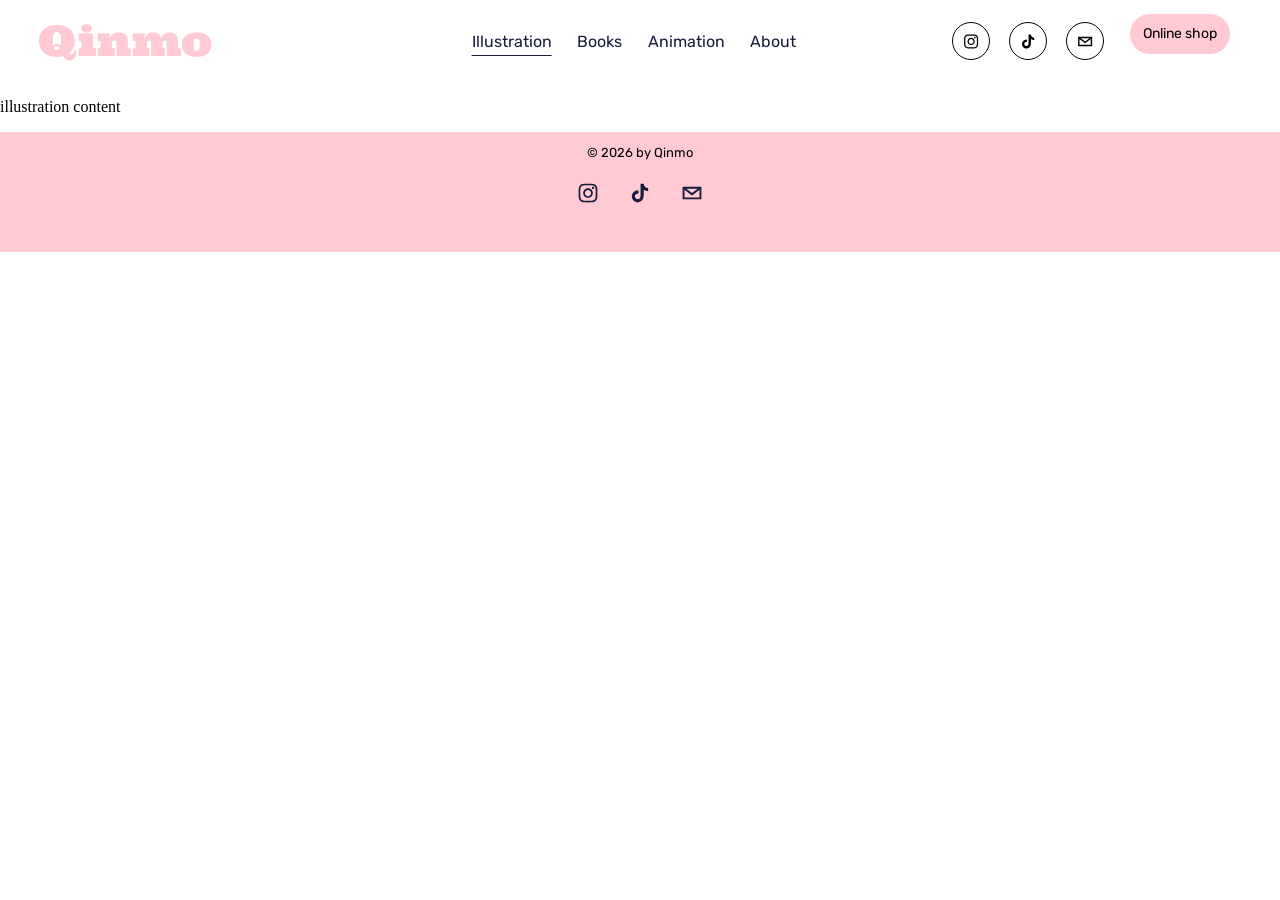
==== index.html @ 84f674c9 "add theme selection" ====
<!DOCTYPE html>
<html>

<head>
    <meta charset="utf-8">
    <title>Qinmo</title>
    <link href="/style.css" rel="stylesheet" type="text/css">
    <link rel="icon" type="image/png" href="/img/favicon.png" /> <!-- TODO replace picture -->
    <link rel="preconnect" href="https://fonts.googleapis.com">
    <link rel="preconnect" href="https://fonts.gstatic.com" crossorigin>
    <link href="https://fonts.googleapis.com/css2?family=Ultra&display=swap" rel="stylesheet">
    <link
        href="https://fonts.googleapis.com/css2?family=Rubik:ital,wght@0,300..900;1,300..900&family=Ultra&display=swap"
        rel="stylesheet">
    <script src="/jquery-4.0.0.min.js"></script>
    <script>
        $(function () {
            var includes = $("[data-include]")
            $.each(includes, function () {
                var file = "/views/" + $(this).data("include") + ".html"
                $(this).load(file)
            })
        })
    </script>
    <script>
        $(function () {
            document.documentElement.setAttribute("data-theme", "");
        })
    </script>
</head>

<body>
    <header>
        <h1><a href="/">Qinmo</a></h1>
        <nav>
            <a class="underlinedNav" href="/">Illustration</a>
            <a class="" href="/books">Books</a>
            <a class="" href="/animation">Animation</a>
            <a class="" href="/about">About</a>
        </nav>
        <div class="top-external-buttons-container">
            <div class="top-external-buttons-left">
                <a class="top-external-button" href="https://www.instagram.com/qinmo.art/" target="_blank">
                    <svg viewBox="20 14 64 64" width="35" height="30">
                        <path
                            d="M46.91,25.816c-0.073-1.597-0.326-2.687-0.697-3.641c-0.383-0.986-0.896-1.823-1.73-2.657c-0.834-0.834-1.67-1.347-2.657-1.73c-0.954-0.371-2.045-0.624-3.641-0.697C36.585,17.017,36.074,17,32,17s-4.585,0.017-6.184,0.09c-1.597,0.073-2.687,0.326-3.641,0.697c-0.986,0.383-1.823,0.896-2.657,1.73c-0.834,0.834-1.347,1.67-1.73,2.657c-0.371,0.954-0.624,2.045-0.697,3.641C17.017,27.415,17,27.926,17,32c0,4.074,0.017,4.585,0.09,6.184c0.073,1.597,0.326,2.687,0.697,3.641c0.383,0.986,0.896,1.823,1.73,2.657c0.834,0.834,1.67,1.347,2.657,1.73c0.954,0.371,2.045,0.624,3.641,0.697C27.415,46.983,27.926,47,32,47s4.585-0.017,6.184-0.09c1.597-0.073,2.687-0.326,3.641-0.697c0.986-0.383,1.823-0.896,2.657-1.73c0.834-0.834,1.347-1.67,1.73-2.657c0.371-0.954,0.624-2.045,0.697-3.641C46.983,36.585,47,36.074,47,32S46.983,27.415,46.91,25.816z M44.21,38.061c-0.067,1.462-0.311,2.257-0.516,2.785c-0.272,0.7-0.597,1.2-1.122,1.725c-0.525,0.525-1.025,0.85-1.725,1.122c-0.529,0.205-1.323,0.45-2.785,0.516c-1.581,0.072-2.056,0.087-6.061,0.087s-4.48-0.015-6.061-0.087c-1.462-0.067-2.257-0.311-2.785-0.516c-0.7-0.272-1.2-0.597-1.725-1.122c-0.525-0.525-0.85-1.025-1.122-1.725c-0.205-0.529-0.45-1.323-0.516-2.785c-0.072-1.582-0.087-2.056-0.087-6.061s0.015-4.48,0.087-6.061c0.067-1.462,0.311-2.257,0.516-2.785c0.272-0.7,0.597-1.2,1.122-1.725c0.525-0.525,1.025-0.85,1.725-1.122c0.529-0.205,1.323-0.45,2.785-0.516c1.582-0.072,2.056-0.087,6.061-0.087s4.48,0.015,6.061,0.087c1.462,0.067,2.257,0.311,2.785,0.516c0.7,0.272,1.2,0.597,1.725,1.122c0.525,0.525,0.85,1.025,1.122,1.725c0.205,0.529,0.45,1.323,0.516,2.785c0.072,1.582,0.087,2.056,0.087,6.061S44.282,36.48,44.21,38.061z M32,24.297c-4.254,0-7.703,3.449-7.703,7.703c0,4.254,3.449,7.703,7.703,7.703c4.254,0,7.703-3.449,7.703-7.703C39.703,27.746,36.254,24.297,32,24.297z M32,37c-2.761,0-5-2.239-5-5c0-2.761,2.239-5,5-5s5,2.239,5,5C37,34.761,34.761,37,32,37z M40.007,22.193c-0.994,0-1.8,0.806-1.8,1.8c0,0.994,0.806,1.8,1.8,1.8c0.994,0,1.8-0.806,1.8-1.8C41.807,22.999,41.001,22.193,40.007,22.193z" />
                    </svg>
                </a>
                <a class="top-external-button" href="https://www.tiktok.com/@qinmo.art" target="_blank">
                    <svg viewBox="20 14 64 64" width="35" height="30">
                        <path
                            d="M37.9281 17C38.4298 21.2545 40.825 23.7941 45 24.0658V28.8451C42.5859 29.0794 40.4652 28.3016 38.0038 26.821V35.7423C38.0038 47.147 25.4788 50.7361 20.4233 42.5457C17.1856 37.3073 19.1642 28.1048 29.5496 27.73V32.781C28.7296 32.9058 27.9219 33.1002 27.1355 33.362C24.835 34.1398 23.5191 35.583 23.8883 38.1413C24.5889 43.033 33.6584 44.4856 32.901 34.9176V17H37.9091H37.9281Z" />
                    </svg>
                </a>
                <a class="top-external-button" href="mailto:qinmo.art@gmail.com" target="_blank">
                    <svg viewBox="20 14 64 64" width="35" height="30">
                        <path d="M17,22v20h30V22H17z M41.1,25L32,32.1L22.9,25H41.1z M20,39V26.6l12,9.3l12-9.3V39H20z" />
                    </svg>
                </a>
            </div>
            <div class="top-external-buttons-right">
                <a class="top-external-text-button" href="https://qinmo.art/" target="_blank">Online shop</a>
            </div>
        </div>
    </header>

    <main data-include="illustration"></main>

    <footer>
        <div>
            <p>© 2026 by Qinmo</p>
        </div>
        <div>
            <div class="bottom-external-buttons">
                <a href="https://www.instagram.com/qinmo.art/" target="_blank">
                    <div>
                        <svg viewBox="0 0 64 64">
                            <path
                                d="M46.91,25.816c-0.073-1.597-0.326-2.687-0.697-3.641c-0.383-0.986-0.896-1.823-1.73-2.657c-0.834-0.834-1.67-1.347-2.657-1.73c-0.954-0.371-2.045-0.624-3.641-0.697C36.585,17.017,36.074,17,32,17s-4.585,0.017-6.184,0.09c-1.597,0.073-2.687,0.326-3.641,0.697c-0.986,0.383-1.823,0.896-2.657,1.73c-0.834,0.834-1.347,1.67-1.73,2.657c-0.371,0.954-0.624,2.045-0.697,3.641C17.017,27.415,17,27.926,17,32c0,4.074,0.017,4.585,0.09,6.184c0.073,1.597,0.326,2.687,0.697,3.641c0.383,0.986,0.896,1.823,1.73,2.657c0.834,0.834,1.67,1.347,2.657,1.73c0.954,0.371,2.045,0.624,3.641,0.697C27.415,46.983,27.926,47,32,47s4.585-0.017,6.184-0.09c1.597-0.073,2.687-0.326,3.641-0.697c0.986-0.383,1.823-0.896,2.657-1.73c0.834-0.834,1.347-1.67,1.73-2.657c0.371-0.954,0.624-2.045,0.697-3.641C46.983,36.585,47,36.074,47,32S46.983,27.415,46.91,25.816z M44.21,38.061c-0.067,1.462-0.311,2.257-0.516,2.785c-0.272,0.7-0.597,1.2-1.122,1.725c-0.525,0.525-1.025,0.85-1.725,1.122c-0.529,0.205-1.323,0.45-2.785,0.516c-1.581,0.072-2.056,0.087-6.061,0.087s-4.48-0.015-6.061-0.087c-1.462-0.067-2.257-0.311-2.785-0.516c-0.7-0.272-1.2-0.597-1.725-1.122c-0.525-0.525-0.85-1.025-1.122-1.725c-0.205-0.529-0.45-1.323-0.516-2.785c-0.072-1.582-0.087-2.056-0.087-6.061s0.015-4.48,0.087-6.061c0.067-1.462,0.311-2.257,0.516-2.785c0.272-0.7,0.597-1.2,1.122-1.725c0.525-0.525,1.025-0.85,1.725-1.122c0.529-0.205,1.323-0.45,2.785-0.516c1.582-0.072,2.056-0.087,6.061-0.087s4.48,0.015,6.061,0.087c1.462,0.067,2.257,0.311,2.785,0.516c0.7,0.272,1.2,0.597,1.725,1.122c0.525,0.525,0.85,1.025,1.122,1.725c0.205,0.529,0.45,1.323,0.516,2.785c0.072,1.582,0.087,2.056,0.087,6.061S44.282,36.48,44.21,38.061z M32,24.297c-4.254,0-7.703,3.449-7.703,7.703c0,4.254,3.449,7.703,7.703,7.703c4.254,0,7.703-3.449,7.703-7.703C39.703,27.746,36.254,24.297,32,24.297z M32,37c-2.761,0-5-2.239-5-5c0-2.761,2.239-5,5-5s5,2.239,5,5C37,34.761,34.761,37,32,37z M40.007,22.193c-0.994,0-1.8,0.806-1.8,1.8c0,0.994,0.806,1.8,1.8,1.8c0.994,0,1.8-0.806,1.8-1.8C41.807,22.999,41.001,22.193,40.007,22.193z" />
                        </svg>
                    </div>
                </a>
                <a href="https://www.tiktok.com/@qinmo.art" target="_blank">
                    <div>
                        <svg viewBox="0 0 64 64">
                            <path
                                d="M37.9281 17C38.4298 21.2545 40.825 23.7941 45 24.0658V28.8451C42.5859 29.0794 40.4652 28.3016 38.0038 26.821V35.7423C38.0038 47.147 25.4788 50.7361 20.4233 42.5457C17.1856 37.3073 19.1642 28.1048 29.5496 27.73V32.781C28.7296 32.9058 27.9219 33.1002 27.1355 33.362C24.835 34.1398 23.5191 35.583 23.8883 38.1413C24.5889 43.033 33.6584 44.4856 32.901 34.9176V17H37.9091H37.9281Z" />
                        </svg>
                    </div>
                </a>
                <a href="mailto:qinmo.art@gmail.com" target="_blank">
                    <div>
                        <svg viewBox="0 0 64 64">
                            <path
                                d="M17,22v20h30V22H17z M41.1,25L32,32.1L22.9,25H41.1z M20,39V26.6l12,9.3l12-9.3V39H20z" />
                        </svg>
                    </div>
                </a>
            </div>
        </div>
    </footer>

    <script src="/script.js"></script>
</body>

</html>
---- style.css ----
:root {
    --main-color: #ffcad4;
    --main-color-hovered: #fbdae2;
    --navigation-link-color: hsla(229.71, 43.21%, 15.88%, 1);
    --navigation-link-color-hovered: hsl(230, 43%, 28%);
    --page-padding: 3vw;
    --external-button-color: hsla(229.71, 43.21%, 15.88%, 1);
    --external-button-color-hovered: hsl(230, 43%, 28%);
}

[data-theme="inverted"] {
    --navigation-link-color: rgb(256, 256, 256);
    --navigation-link-color-hovered: rgb(225, 225, 225);
}

body {
    margin: 0;
}

.underlinedNav {
    text-decoration: underline;
    text-underline-offset: 8px;
}

header {
    padding-top: 1.1vw;
    padding-bottom: 1.1vw;
    padding-left: var(--page-padding);
    padding-right: var(--page-padding);

    display: flex;
}

header>h1 {
    display: inline-block;
    inline-size: 33%;
    margin: 0;
    font-size: 42px;
}

h1>a {
    color: var(--main-color);
    text-decoration: none;

    font-family: "Ultra", serif;
    font-weight: 400;
    font-style: normal;
}

header>nav {
    display: inline-block;
    text-align: center;
    inline-size: 33%;
    display: inline-flex;
    align-items: center;
    justify-content: center;
}

header>nav>a {
    display: block;
    text-decoration: none;
    color: var(--navigation-link-color);

    margin-left: 1vw;
    margin-right: 1vw;

    font-family: "Rubik", sans-serif;
    font-optical-sizing: auto;
    font-weight: 400;
    font-style: normal;

    transition: color 0.2s;
}

header>nav>a:hover {
    color: var(--navigation-link-color-hovered);
}

header>div {
    display: inline-block;
    inline-size: 33%;
    text-align: right;
}

header>div>a {
    display: inline-block;
}

.top-external-buttons-container {
    flex-grow: 0;
    flex-shrink: 1;
    display: inline-flex;
    align-items: left;
    justify-content: flex-end;
}

.top-external-buttons-left {
    display: flex;
    line-height: 1;
    align-items: center;
}

.top-external-button {
    border-color: black;
    border-width: 1px;
    border-style: solid;
    border-radius: 50%;
    margin-left: 1.5vw;
    background-color: white;

    padding: 10px;
    position: relative;
    display: block;
    width: 16px;
    height: 16px;
    box-sizing: content-box;
    line-height: 1;

    transition: border-color 0.2s, background-color 0.2s;
}

.top-external-buttons-right {
    text-align: center;
    line-height: 1;
    white-space: nowrap;
}

.top-external-button:hover {
    border-color: transparent;
    border-width: 1px;
    border-style: solid;
    border-radius: 50%;
    background-color: var(--main-color-hovered);
}

.top-external-text-button {
    color: black;
    text-decoration: none;
    margin-left: 2vw;
    padding: 1vw;
    background-color: var(--main-color);
    border-radius: 2vw;

    font-family: "Rubik", sans-serif;
    font-optical-sizing: auto;
    font-weight: 400;
    font-style: normal;
    font-size: 14px;
    display: block;

    transition: background-color 0.2s;
}

.top-external-text-button:hover {
    background-color: var(--main-color-hovered);
}

footer {
    background-color: var(--main-color);
}

footer>div {
    display: grid;
    place-items: center;
}

footer>div>p {
    font-family: "Rubik", sans-serif;
    font-optical-sizing: auto;
    font-weight: 400;
    font-style: normal;
    font-size: 13px;
}

footer>div>div {
    margin-bottom: 3vw;
}

.bottom-external-buttons {
    display: flex;
    flex-wrap: wrap;
    align-items: center;

    justify-content: center;
    column-gap: 12px;
    row-gap: 12px;
}

.bottom-external-buttons>a {
    width: 40px;
    height: 40px;
    fill: var(--external-button-color);

    transition: fill 0.2s;
}

.bottom-external-buttons>a:hover {
    fill: var(--external-button-color-hovered)
}

.bottom-external-buttons>div {
    transform: scale(2);
}
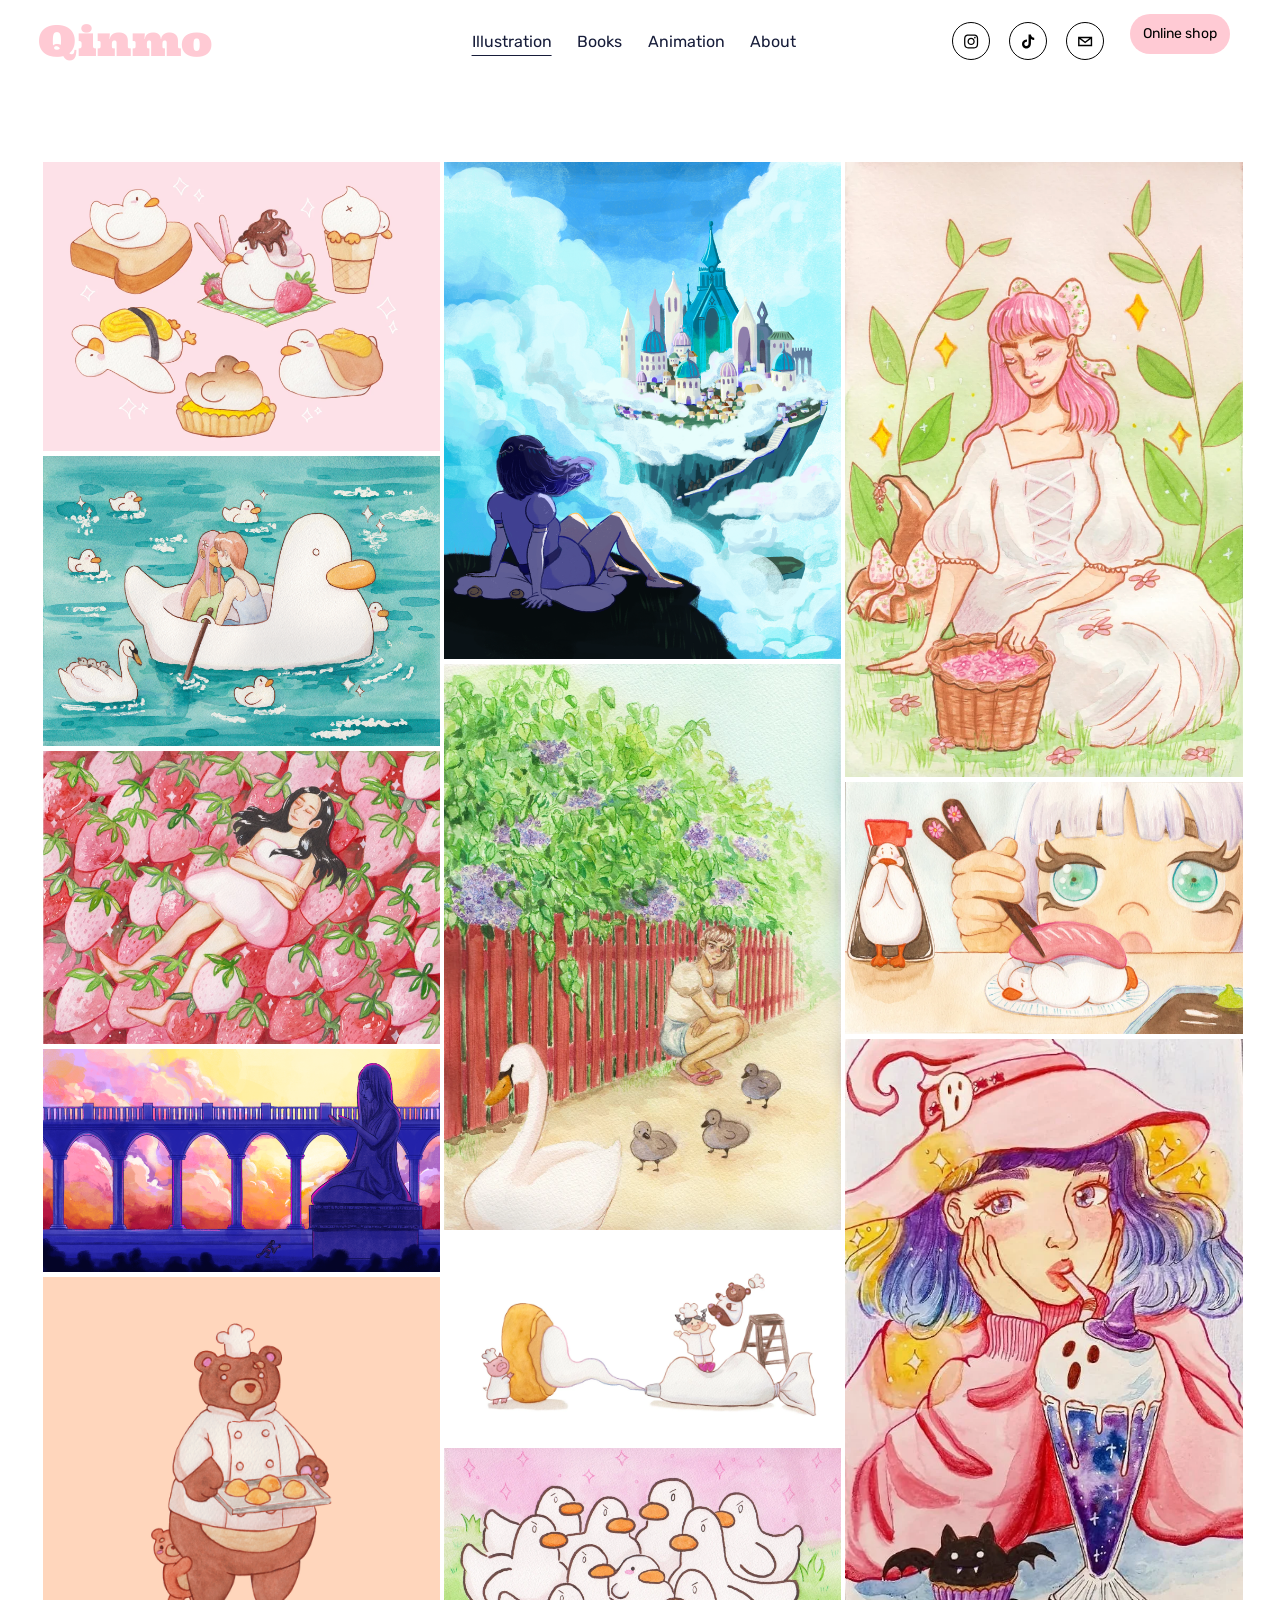
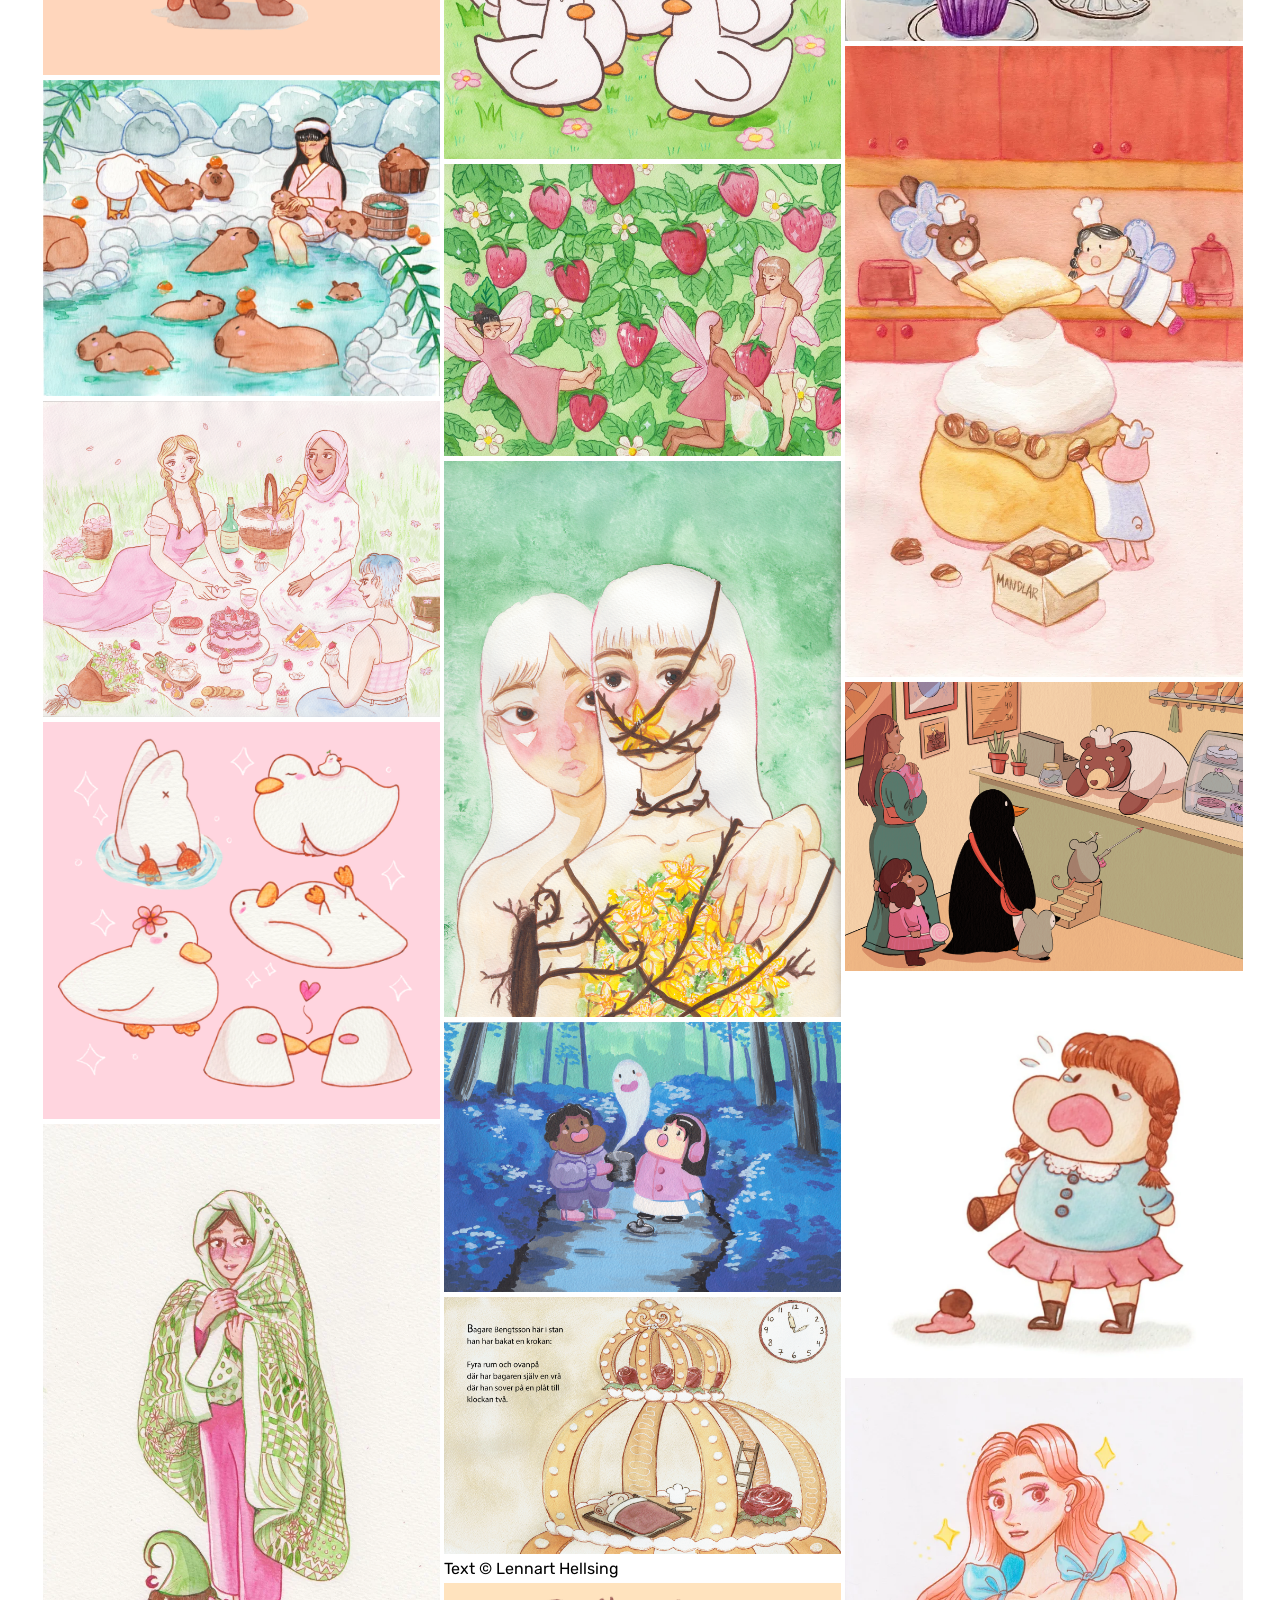
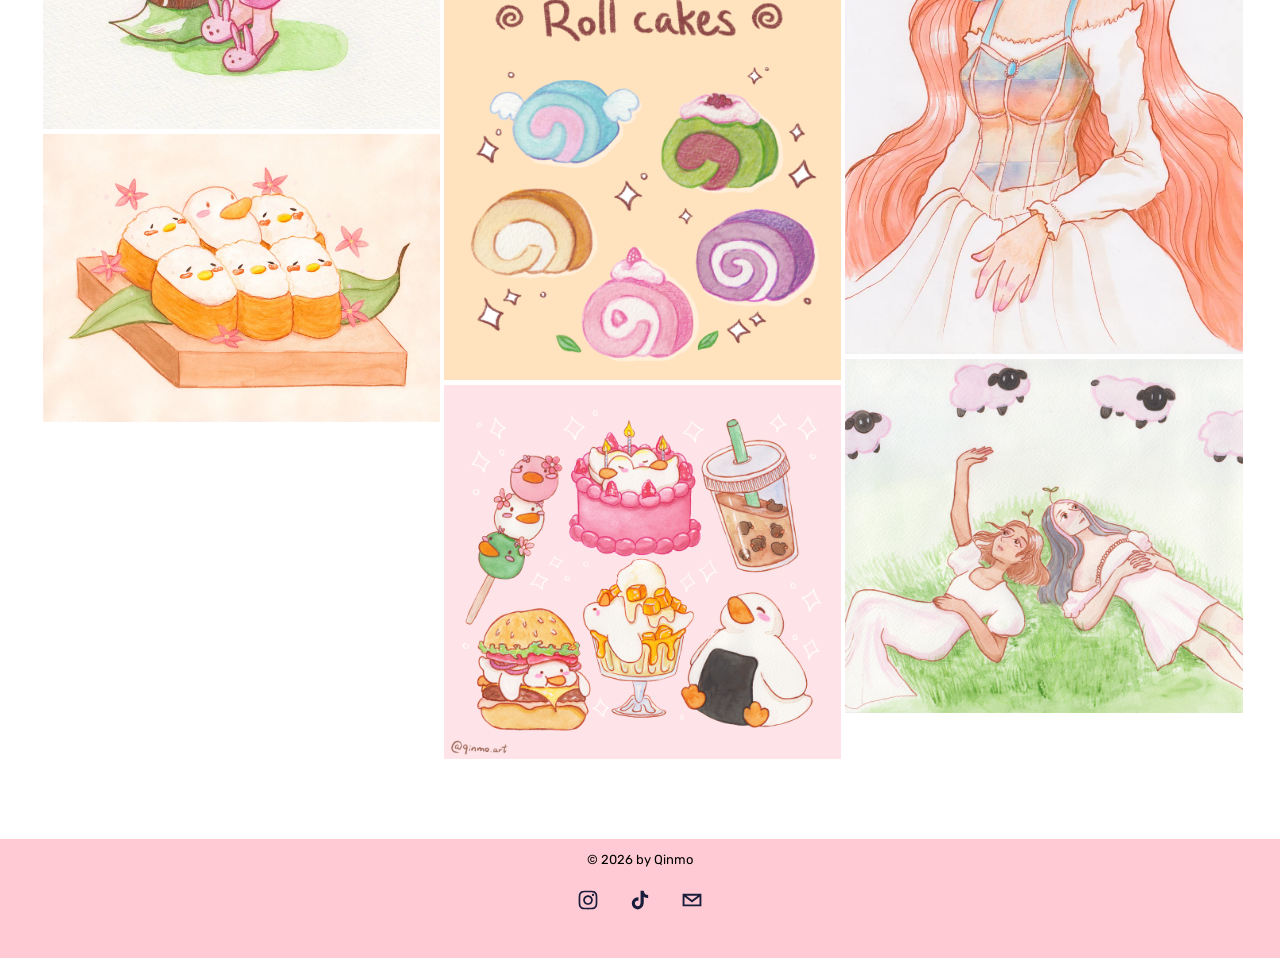
==== commit 3ae9acfa: "add fullscreen image overlay" ====
--- a/index.html
+++ b/index.html
@@ -11,6 +11,9 @@
     <link href="https://fonts.googleapis.com/css2?family=Ultra&display=swap" rel="stylesheet">
     <link
         href="https://fonts.googleapis.com/css2?family=Rubik:ital,wght@0,300..900;1,300..900&family=Ultra&display=swap"
+        rel="stylesheet">
+    <link
+        href="https://fonts.googleapis.com/css2?family=Poppins:ital,wght@0,100;0,200;0,300;0,400;0,500;0,600;0,700;0,800;0,900;1,100;1,200;1,300;1,400;1,500;1,600;1,700;1,800;1,900&family=Rubik:ital,wght@0,300..900;1,300..900&family=Ultra&display=swap"
         rel="stylesheet">
     <script src="/jquery-4.0.0.min.js"></script>
     <script>
@@ -99,8 +102,13 @@
             </div>
         </div>
     </footer>
-
-    <script src="/script.js"></script>
+    <div id="fullscreen-overlay">
+        <div class="fullscreen-overlay-content">
+            <button id="fullscreen-overlay-right-button" class="fullscreen-overlay-direction-button">&gt;</button>
+            <button id="fullscreen-overlay-left-button" class="fullscreen-overlay-direction-button">&lt;</button>
+            <img id="fullscreen-overlay-image">
+        </div>
+    </div>
 </body>
 
 </html>
--- a/style.css
+++ b/style.css
@@ -1,4 +1,5 @@
 :root {
+    --title-color: #ffcad4;
     --main-color: #ffcad4;
     --main-color-hovered: #fbdae2;
     --navigation-link-color: hsla(229.71, 43.21%, 15.88%, 1);
@@ -6,11 +7,13 @@
     --page-padding: 3vw;
     --external-button-color: hsla(229.71, 43.21%, 15.88%, 1);
     --external-button-color-hovered: hsl(230, 43%, 28%);
+    --top-heading-color: rgb(53, 13, 110);
 }
 
 [data-theme="inverted"] {
+    --title-color: #ffffff;
     --navigation-link-color: rgb(256, 256, 256);
-    --navigation-link-color-hovered: rgb(225, 225, 225);
+    --navigation-link-color-hovered: rgb(240, 240, 240);
 }
 
 body {
@@ -39,7 +42,7 @@
 }
 
 h1>a {
-    color: var(--main-color);
+    color: var(--title-color);
     text-decoration: none;
 
     font-family: "Ultra", serif;
@@ -155,6 +158,32 @@
     background-color: var(--main-color-hovered);
 }
 
+.top-background {
+    position: absolute;
+    top: 0px;
+    left: 0px;
+    width: 100%;
+    z-index: -10;
+    border-bottom-left-radius: 50% 15%;
+    border-bottom-right-radius: 50% 15%;
+}
+
+.top-heading-container {
+    display: flex;
+    align-items: center;
+    justify-content: center;
+
+    padding-top: 200px;
+    padding-bottom: 300px;
+
+    font-family: "Ultra", serif;
+    font-size: 50px;
+    font-weight: normal;
+    font-style: normal;
+
+    color: var(--top-heading-color);
+}
+
 footer {
     background-color: var(--main-color);
 }
@@ -200,4 +229,221 @@
 
 .bottom-external-buttons>div {
     transform: scale(2);
+}
+
+main {
+    padding: 0 var(--page-padding) 0 var(--page-padding)
+}
+
+.section-heading {
+    color: var(--title-color);
+
+    font-family: "Ultra", serif;
+    font-weight: 400;
+    font-style: normal;
+
+    font-size: 54.88px;
+    margin-top: 7vw;
+}
+
+.content-mid-split {
+    margin: 0 4vw 0 4vw;
+
+    display: flex;
+    gap: 100px;
+    align-items: flex-start;
+}
+
+.content-mid-split-element {
+    display: inline-block;
+}
+
+.content-mid-split-element-left {
+    flex: 1;
+}
+
+.content-mid-split-element-left p {
+    text-align: left;
+}
+
+.content-mid-split-element-right {
+    flex: 0 0 500px;
+}
+
+.content-mid-split-element-right img {
+    width: 100%;
+    height: auto;
+    display: block;
+}
+
+.section-content-paragraph {
+    font-family: "Rubik", sans-serif;
+    font-optical-sizing: auto;
+    font-weight: 400;
+    font-style: normal;
+    line-height: 25px;
+}
+
+.section-content-paragraph-top-heading {
+    font-size: 20.32px;
+
+    font-family: "Ultra", serif;
+    font-weight: 400;
+    font-style: normal;
+}
+
+.center-text-container {
+    text-align: center;
+}
+
+.margin-top-bottom-container {
+    margin: 150px 0 150px 0;
+}
+
+#online-text {
+    font-family: "Ultra", serif;
+    font-weight: 400;
+    font-style: normal;
+    font-size: 55px;
+    color: rgb(176, 196, 177);
+
+    margin-top: 100px;
+}
+
+.black-link {
+    color: black;
+}
+
+.three-column-image-container {
+    margin: 60px 120px 60px 120px;
+}
+
+.three-column-image-container img {
+    width: 26%;
+    height: auto;
+    padding: 0 50px 0 50px;
+    display: inline-block;
+}
+
+.centered-video-container {
+    margin: 20px 20% 100px 20%;
+
+    font-family: "Rubik", sans-serif;
+    font-optical-sizing: auto;
+    font-weight: 400;
+    font-style: normal;
+}
+
+.centered-video-container video {
+    width: 100%;
+}
+
+.thinner-paragraph {
+    width: 500px
+}
+
+.image-gallery {
+    margin-top: 75px;
+    margin-bottom: 75px;
+}
+
+.image-gallery-column {
+    width: 33%;
+    height: auto;
+    display: inline-block;
+    vertical-align: top;
+}
+
+.image-gallery-column img {
+    width: 100%;
+    display: block;
+    margin: 5px;
+}
+
+.image-gallery-column p {
+    width: 100%;
+    display: block;
+    margin: 5px;
+
+    font-family: "Rubik", sans-serif;
+    font-optical-sizing: auto;
+    font-weight: 400;
+    font-style: normal;
+}
+
+#fullscreen-overlay {
+    position: fixed;
+    top: 0;
+    left: 0;
+    width: 100vw;
+    height: 100vh;
+    background: rgba(255, 255, 255, 0.8);
+    z-index: 9999;
+    display: none;
+    justify-content: center;
+    align-items: center;
+    cursor: pointer;
+}
+
+#fullscreen-overlay.show {
+    display: flex;
+}
+
+#fullscreen-overlay .fullscreen-overlay-content {
+    position: relative;
+    max-width: 90vw;
+    max-height: 90vh;
+    pointer-events: none;
+}
+
+#fullscreen-overlay .fullscreen-overlay-content>* {
+    pointer-events: auto;
+}
+
+#fullscreen-overlay .fullscreen-overlay-content img {
+    max-width: 100%;
+    max-height: 90vh;
+    object-fit: contain;
+}
+
+#close-fullscreen-overlay {
+    position: fixed;
+    top: 0px;
+    right: 0;
+    background: white;
+    border: none;
+    padding: 8px 16px;
+    cursor: pointer;
+    border-radius: 4px;
+    pointer-events: auto;
+}
+
+.fullscreen-overlay-direction-button {
+    position: fixed;
+    top: 0;
+
+    background: transparent;
+    border: none;
+    padding: 8px 16px;
+    cursor: pointer;
+    border-radius: 4px;
+    pointer-events: auto;
+    height: 50vw;
+
+    font-family: "Poppins", sans-serif;
+    font-weight: 400;
+    font-style: normal;
+    font-size: 50px;
+}
+
+#fullscreen-overlay-right-button {
+    right: 0;
+}
+
+#fullscreen-overlay-left-button {
+    left: 0;
+}
+
+body.overlay-open {
+    overflow: hidden;
 }
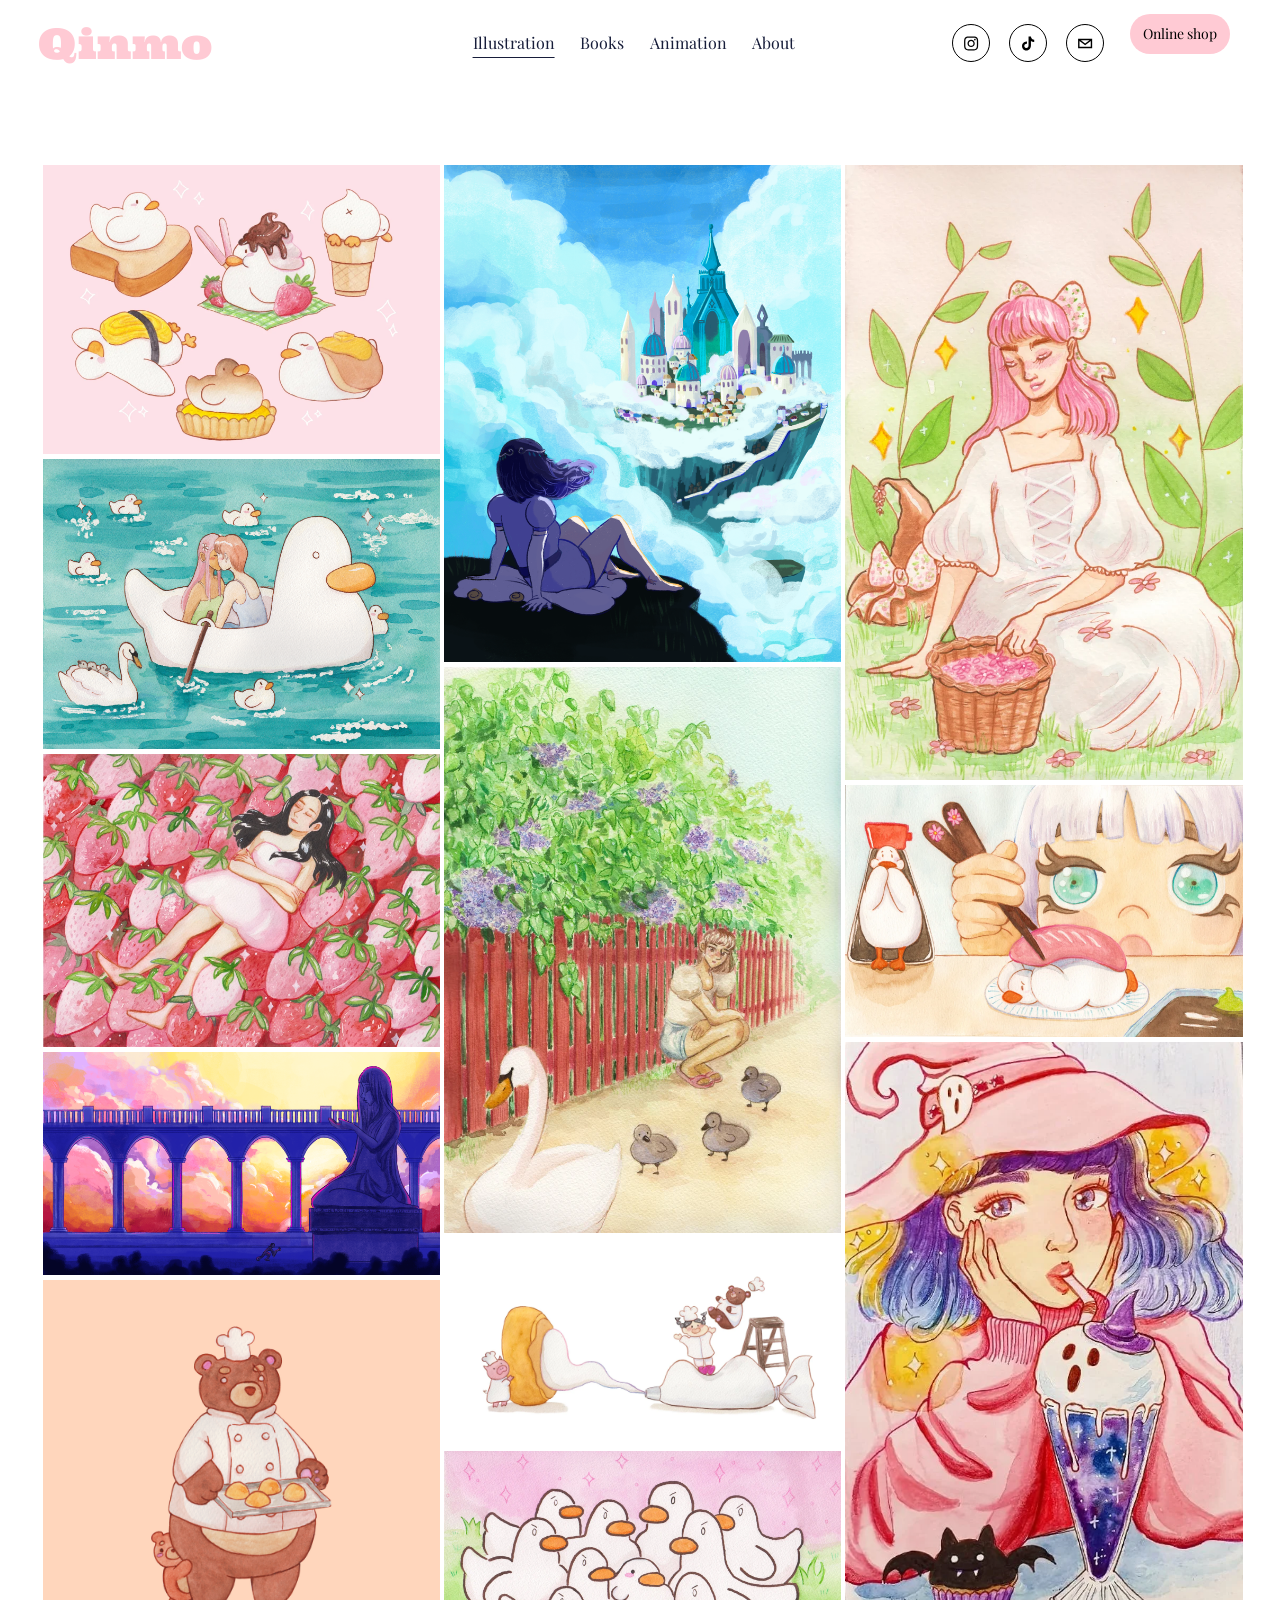
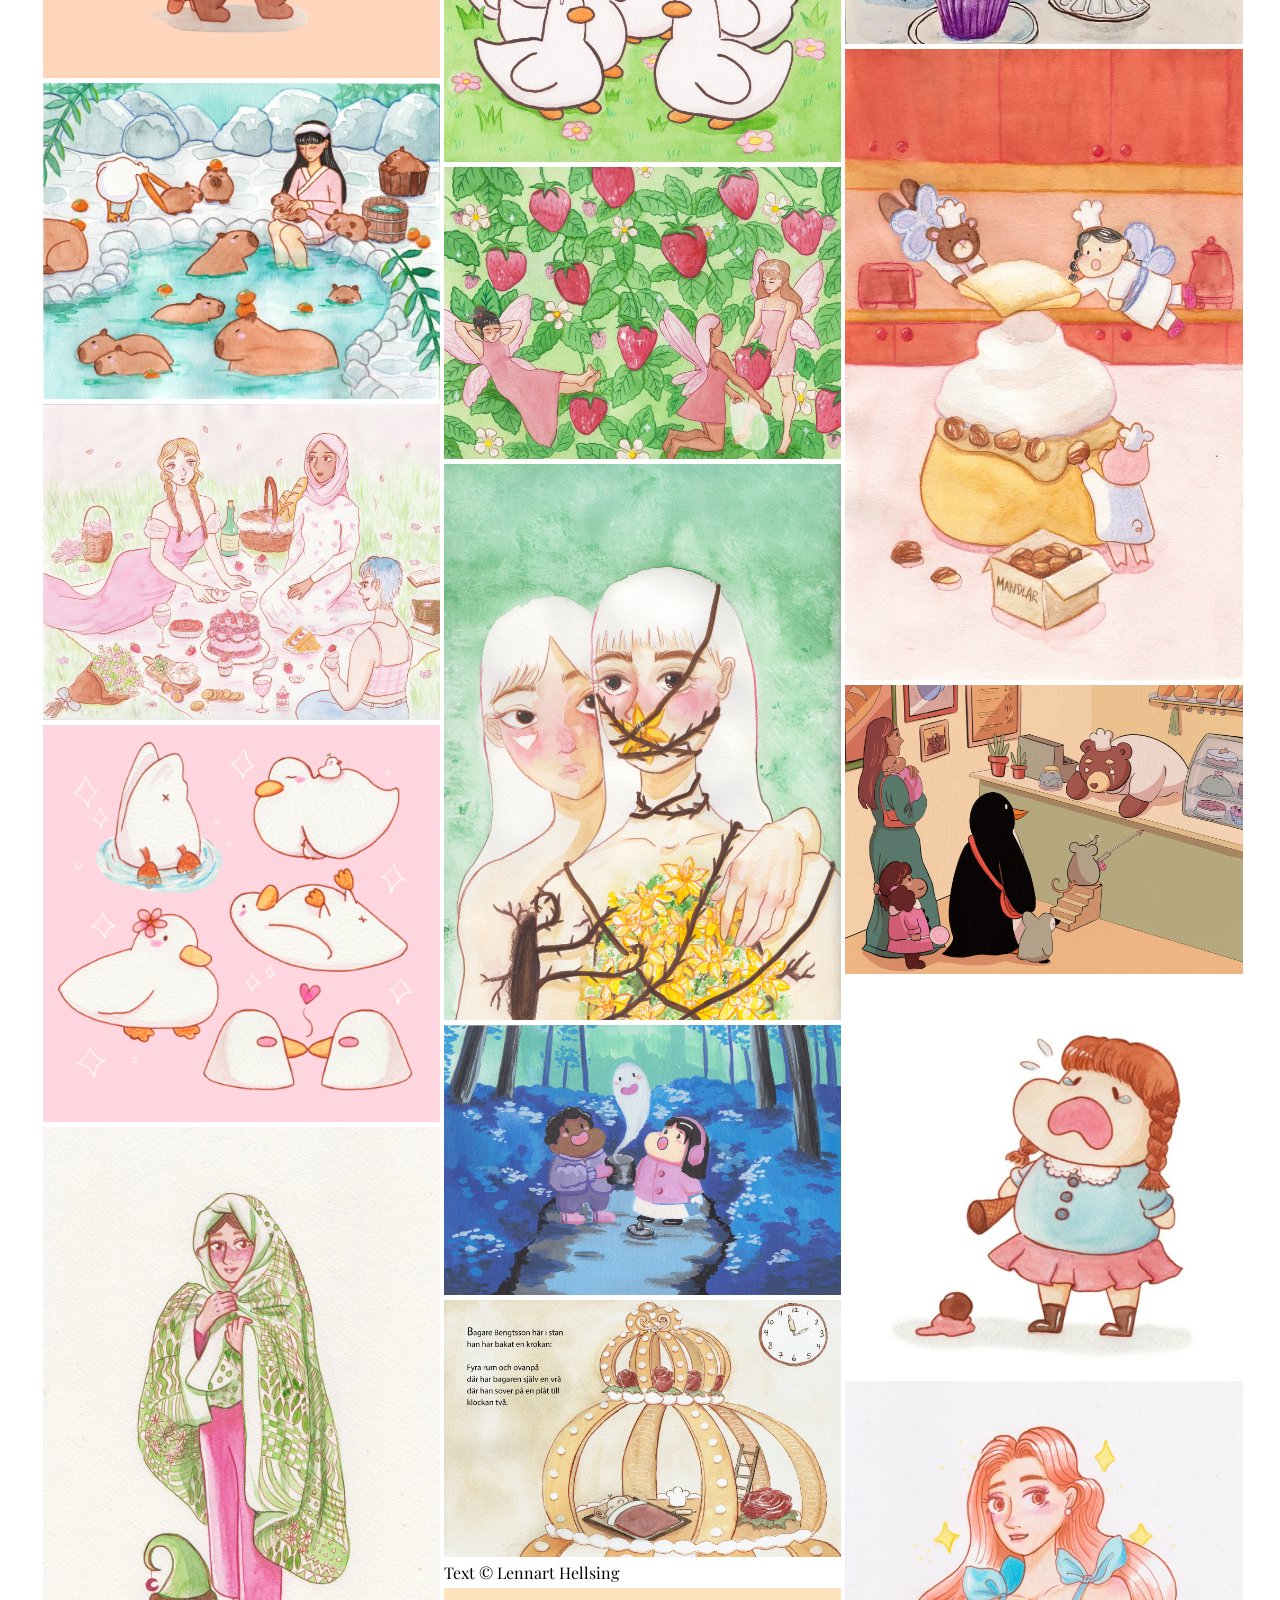
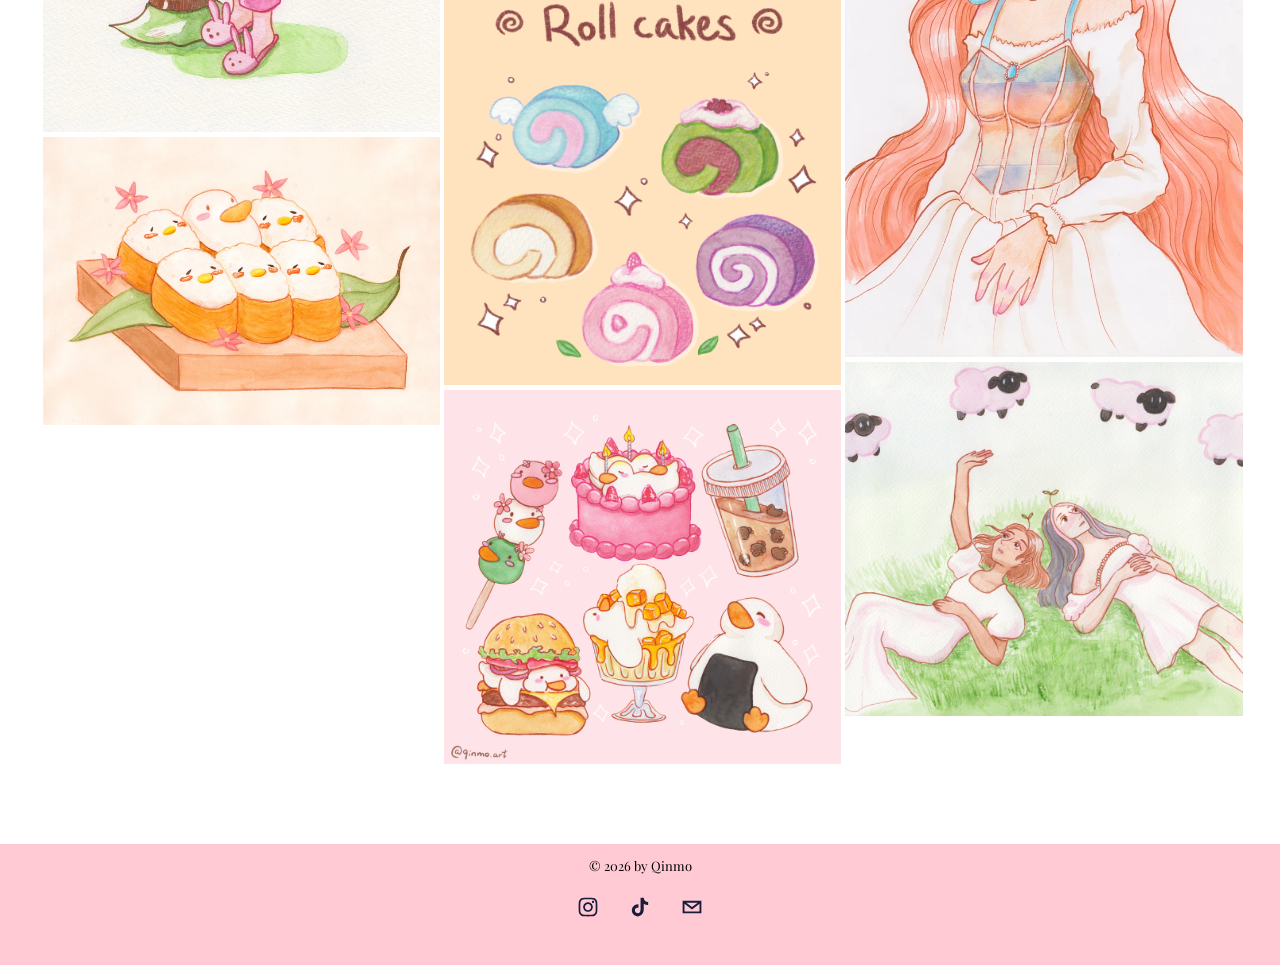
==== commit d111e6b6: "change fonts" ====
--- a/index.html
+++ b/index.html
@@ -8,12 +8,8 @@
     <link rel="icon" type="image/png" href="/img/favicon.png" /> <!-- TODO replace picture -->
     <link rel="preconnect" href="https://fonts.googleapis.com">
     <link rel="preconnect" href="https://fonts.gstatic.com" crossorigin>
-    <link href="https://fonts.googleapis.com/css2?family=Ultra&display=swap" rel="stylesheet">
     <link
-        href="https://fonts.googleapis.com/css2?family=Rubik:ital,wght@0,300..900;1,300..900&family=Ultra&display=swap"
-        rel="stylesheet">
-    <link
-        href="https://fonts.googleapis.com/css2?family=Poppins:ital,wght@0,100;0,200;0,300;0,400;0,500;0,600;0,700;0,800;0,900;1,100;1,200;1,300;1,400;1,500;1,600;1,700;1,800;1,900&family=Rubik:ital,wght@0,300..900;1,300..900&family=Ultra&display=swap"
+        href="https://fonts.googleapis.com/css2?family=Noto+Serif:ital,wght@0,100..900;1,100..900&family=Playfair+Display:ital,wght@0,400..900;1,400..900&family=Poppins:ital,wght@0,100;0,200;0,300;0,400;0,500;0,600;0,700;0,800;0,900;1,100;1,200;1,300;1,400;1,500;1,600;1,700;1,800;1,900&family=Rubik:ital,wght@0,300..900;1,300..900&family=Ultra&display=swap"
         rel="stylesheet">
     <script src="/jquery-4.0.0.min.js"></script>
     <script>
--- a/style.css
+++ b/style.css
@@ -18,6 +18,11 @@
 
 body {
     margin: 0;
+
+    font-family: "Playfair Display", serif;
+    font-optical-sizing: auto;
+    font-weight: 400;
+    font-style: normal;
 }
 
 .underlinedNav {
@@ -66,11 +71,6 @@
 
     margin-left: 1vw;
     margin-right: 1vw;
-
-    font-family: "Rubik", sans-serif;
-    font-optical-sizing: auto;
-    font-weight: 400;
-    font-style: normal;
 
     transition: color 0.2s;
 }
@@ -144,7 +144,7 @@
     background-color: var(--main-color);
     border-radius: 2vw;
 
-    font-family: "Rubik", sans-serif;
+    font-family: var(--regular-font), sans-serif;
     font-optical-sizing: auto;
     font-weight: 400;
     font-style: normal;
@@ -194,10 +194,6 @@
 }
 
 footer>div>p {
-    font-family: "Rubik", sans-serif;
-    font-optical-sizing: auto;
-    font-weight: 400;
-    font-style: normal;
     font-size: 13px;
 }
 
@@ -277,19 +273,12 @@
 }
 
 .section-content-paragraph {
-    font-family: "Rubik", sans-serif;
-    font-optical-sizing: auto;
-    font-weight: 400;
-    font-style: normal;
     line-height: 25px;
+    font-size: 18px;
 }
 
 .section-content-paragraph-top-heading {
     font-size: 20.32px;
-
-    font-family: "Ultra", serif;
-    font-weight: 400;
-    font-style: normal;
 }
 
 .center-text-container {
@@ -327,11 +316,6 @@
 
 .centered-video-container {
     margin: 20px 20% 100px 20%;
-
-    font-family: "Rubik", sans-serif;
-    font-optical-sizing: auto;
-    font-weight: 400;
-    font-style: normal;
 }
 
 .centered-video-container video {
@@ -364,11 +348,6 @@
     width: 100%;
     display: block;
     margin: 5px;
-
-    font-family: "Rubik", sans-serif;
-    font-optical-sizing: auto;
-    font-weight: 400;
-    font-style: normal;
 }
 
 #fullscreen-overlay {
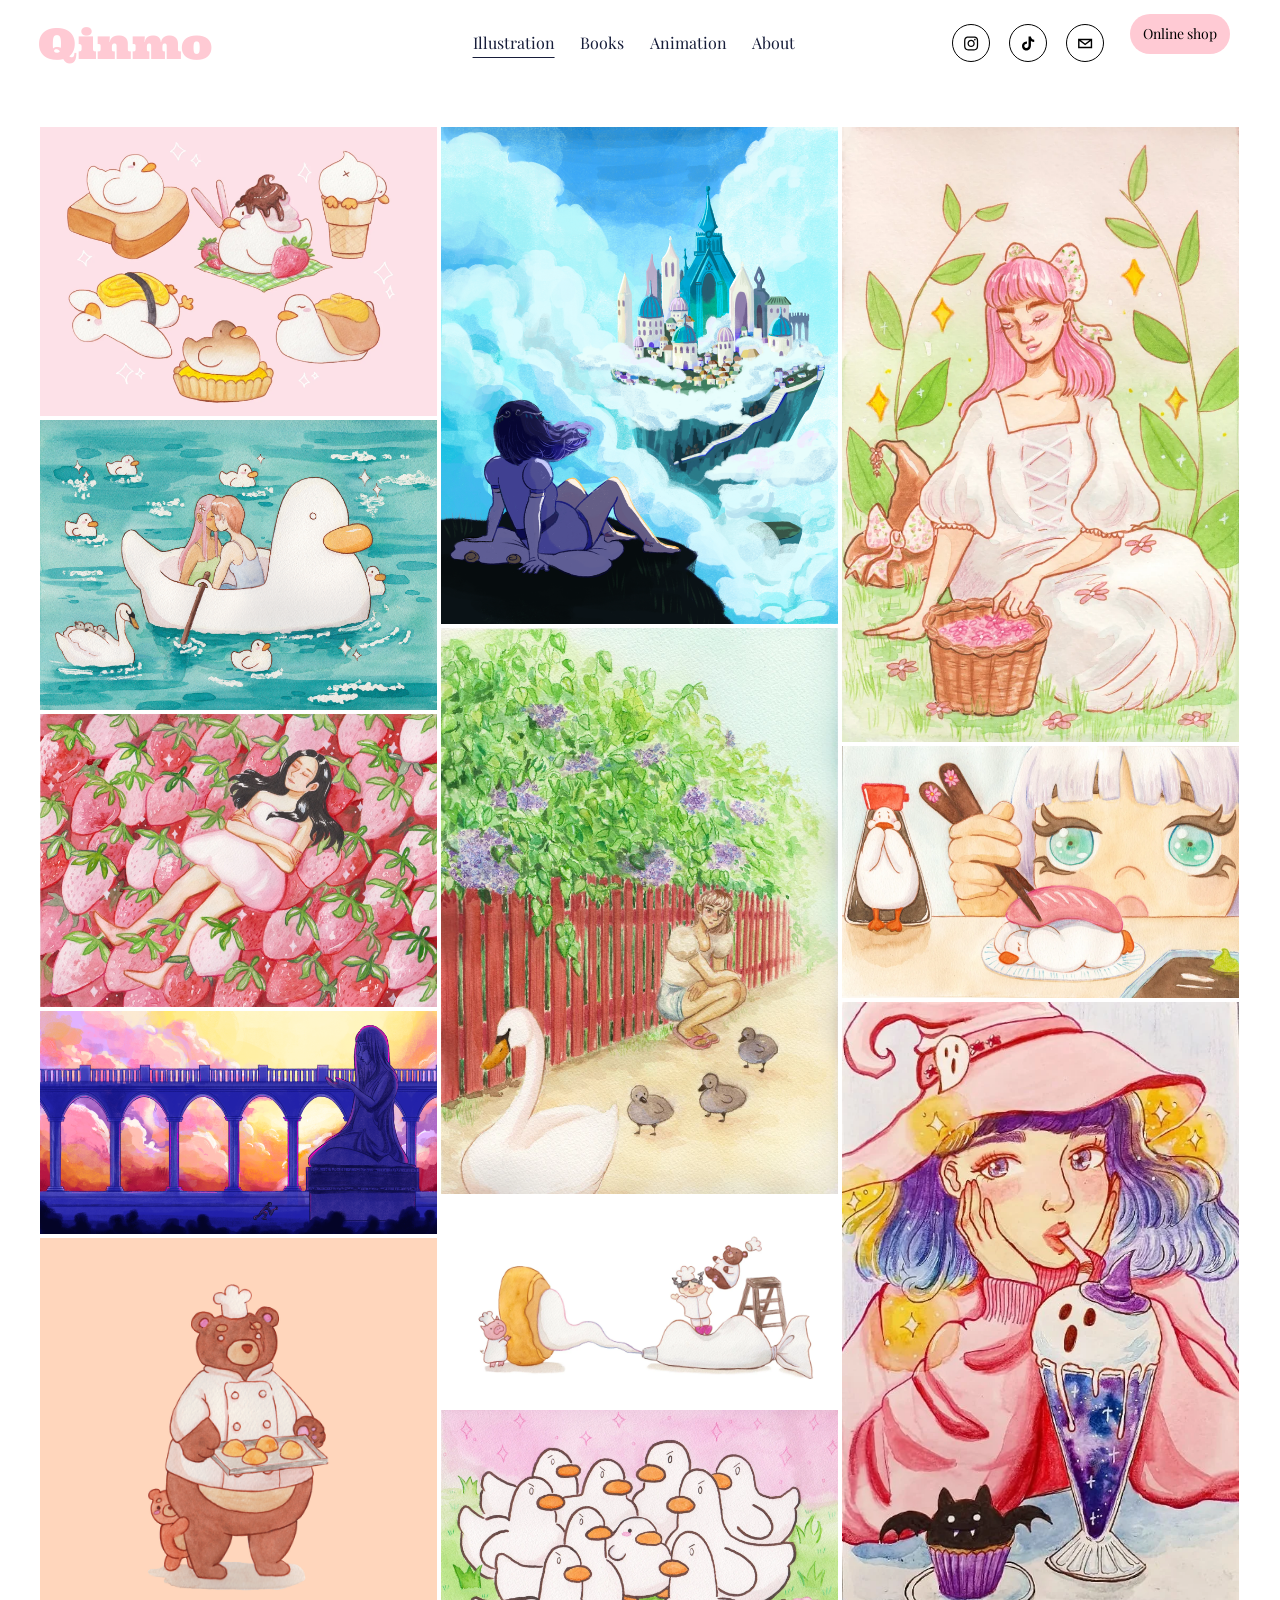
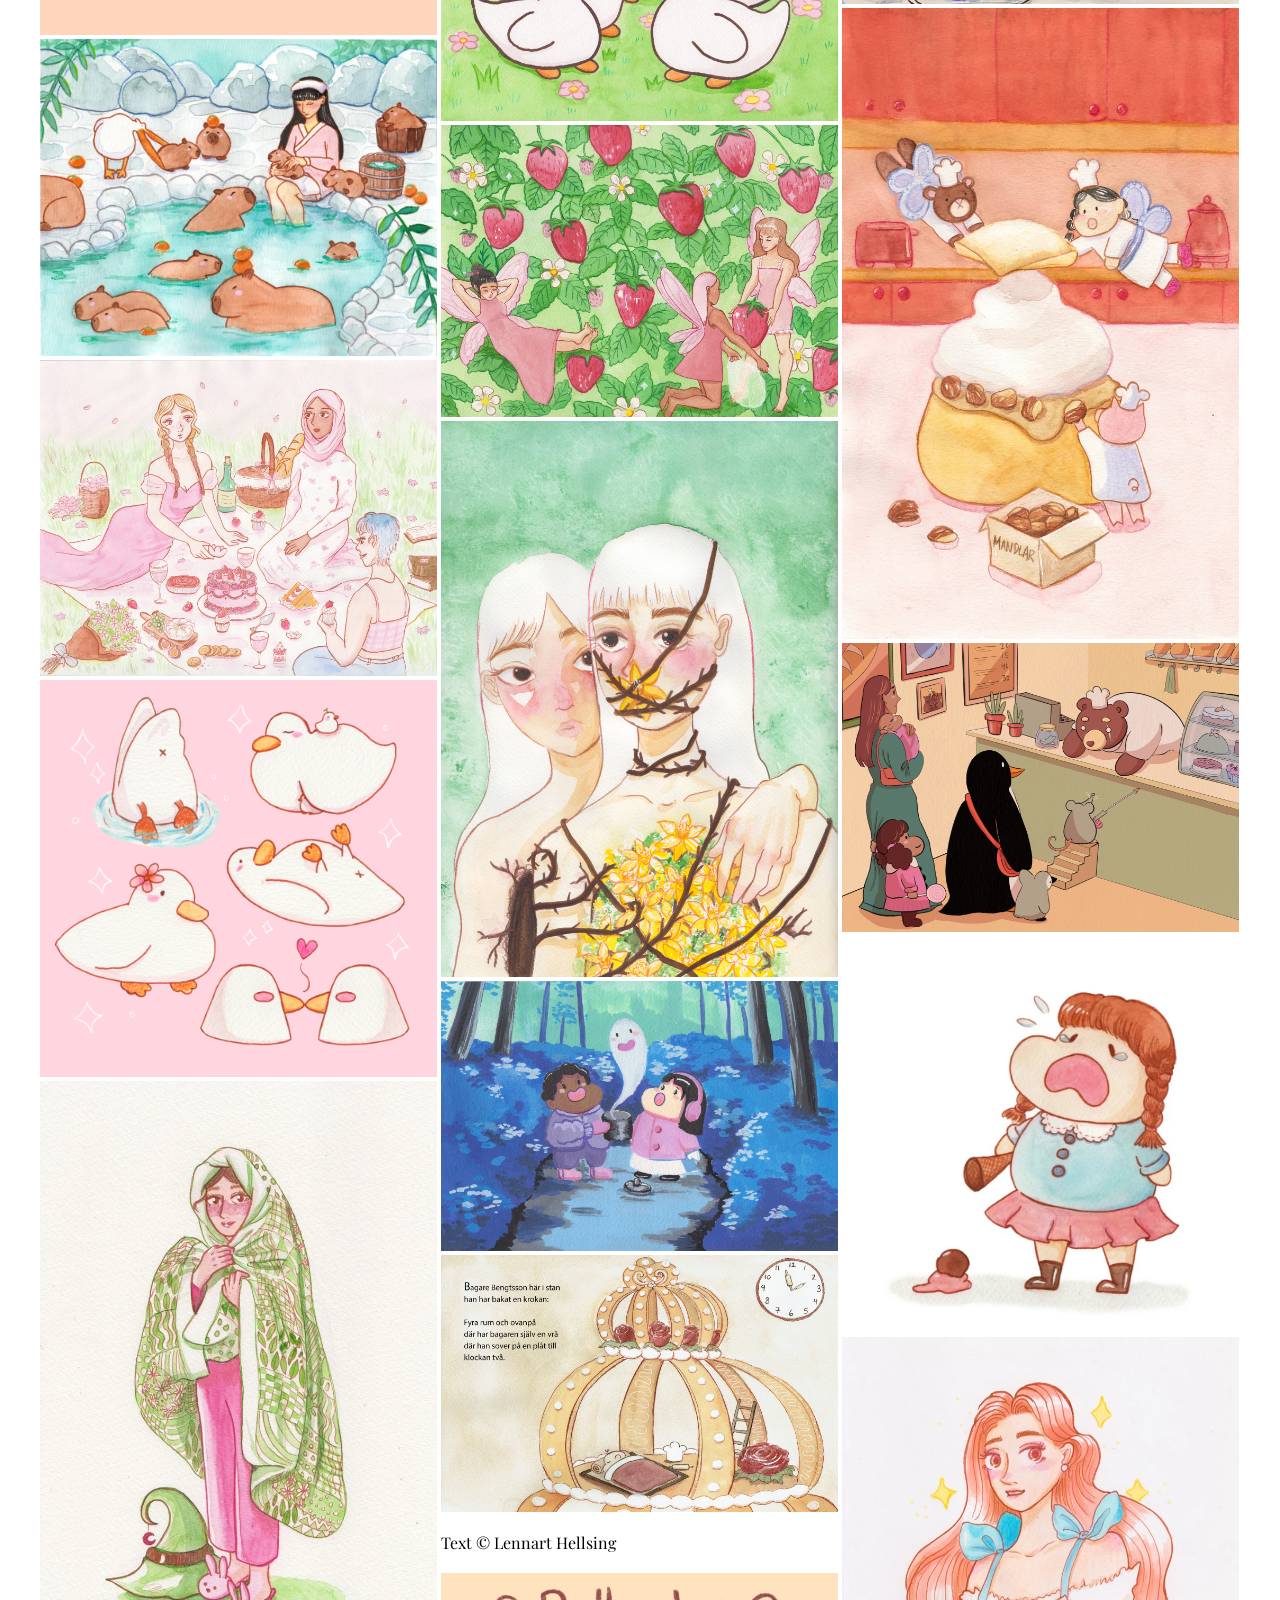
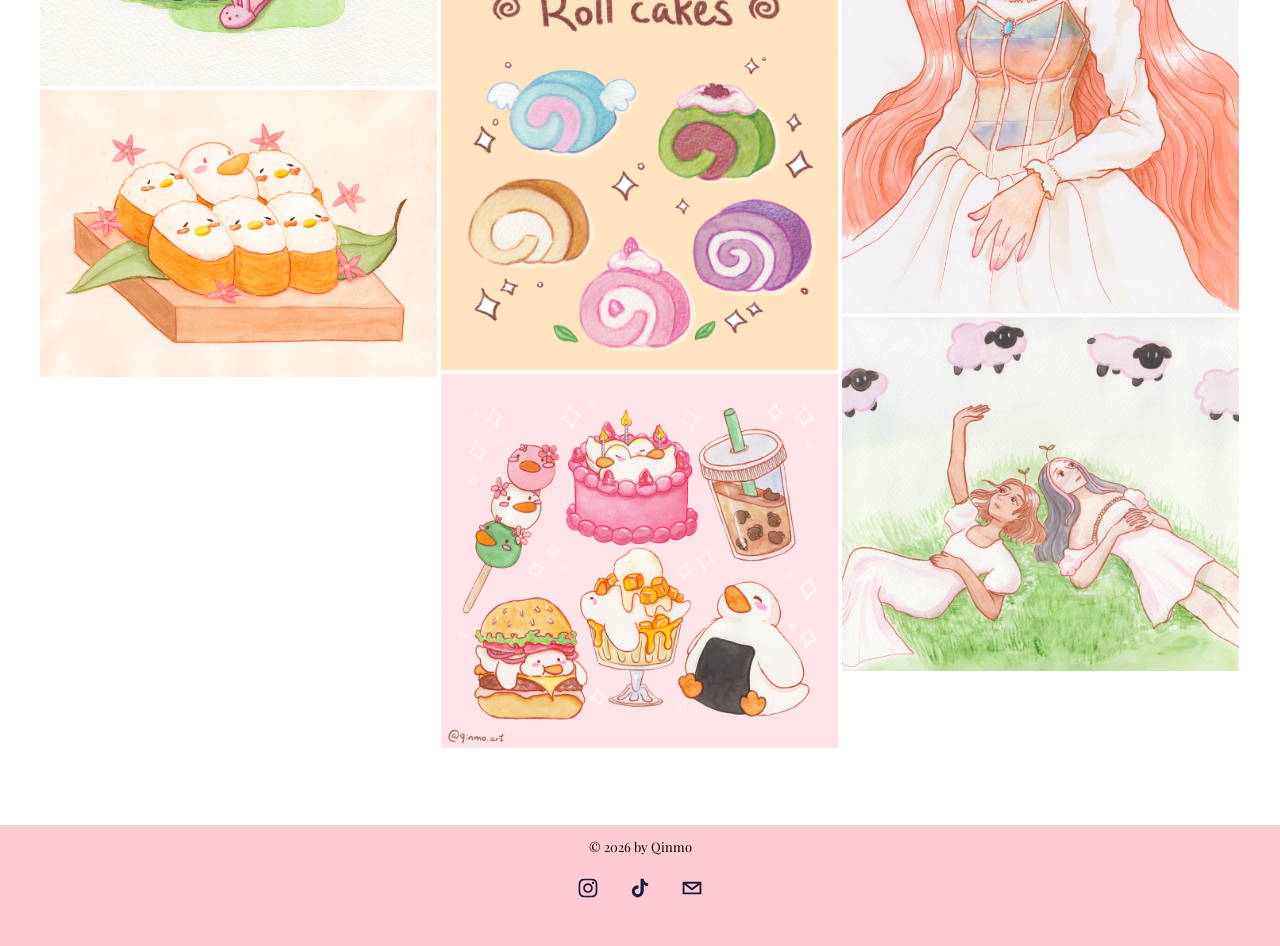
==== commit c2356c71: "make image gallery responsive" ====
--- a/index.html
+++ b/index.html
@@ -3,6 +3,7 @@
 
 <head>
     <meta charset="utf-8">
+    <meta name="viewport" content="width=device-width, initial-scale=1.0">
     <title>Qinmo</title>
     <link href="/style.css" rel="stylesheet" type="text/css">
     <link rel="icon" type="image/png" href="/img/favicon.png" /> <!-- TODO replace picture -->
--- a/style.css
+++ b/style.css
@@ -327,27 +327,29 @@
 }
 
 .image-gallery {
-    margin-top: 75px;
+    margin-top: 40px;
     margin-bottom: 75px;
+    font-size: 0;
 }
 
 .image-gallery-column {
-    width: 33%;
+    width: 33.33%;
     height: auto;
     display: inline-block;
     vertical-align: top;
 }
 
 .image-gallery-column img {
-    width: 100%;
-    display: block;
-    margin: 5px;
+    width: 99%;
+    display: block;
+    padding: 0.5%;
 }
 
 .image-gallery-column p {
-    width: 100%;
-    display: block;
-    margin: 5px;
+    width: 99%;
+    display: block;
+    padding: 0.5%;
+    font-size: 16px;
 }
 
 #fullscreen-overlay {
@@ -425,4 +427,31 @@
 
 body.overlay-open {
     overflow: hidden;
-}+}
+
+/* e.g. iPhone 16 Pro Max */
+@media (min-width: 0px) and (max-width: 600px) {
+    .image-gallery-column {
+        width: 100%;
+        display: block;
+    }
+}
+
+/* no examples found, but probably safe to copy above */
+@media (min-width: 600px) and (max-width: 768px) {
+    .image-gallery-column {
+        width: 100%;
+        display: block;
+    }
+}
+
+/* e.g. iPad Mini */
+@media (min-width: 768px) and (max-width: 992px) {
+    .image-gallery-column {
+        width: 100%;
+        display: block;
+    }
+}
+
+/* e.g. iPad Pro */
+@media (min-width: 992px) and (max-width: 1200px) {}
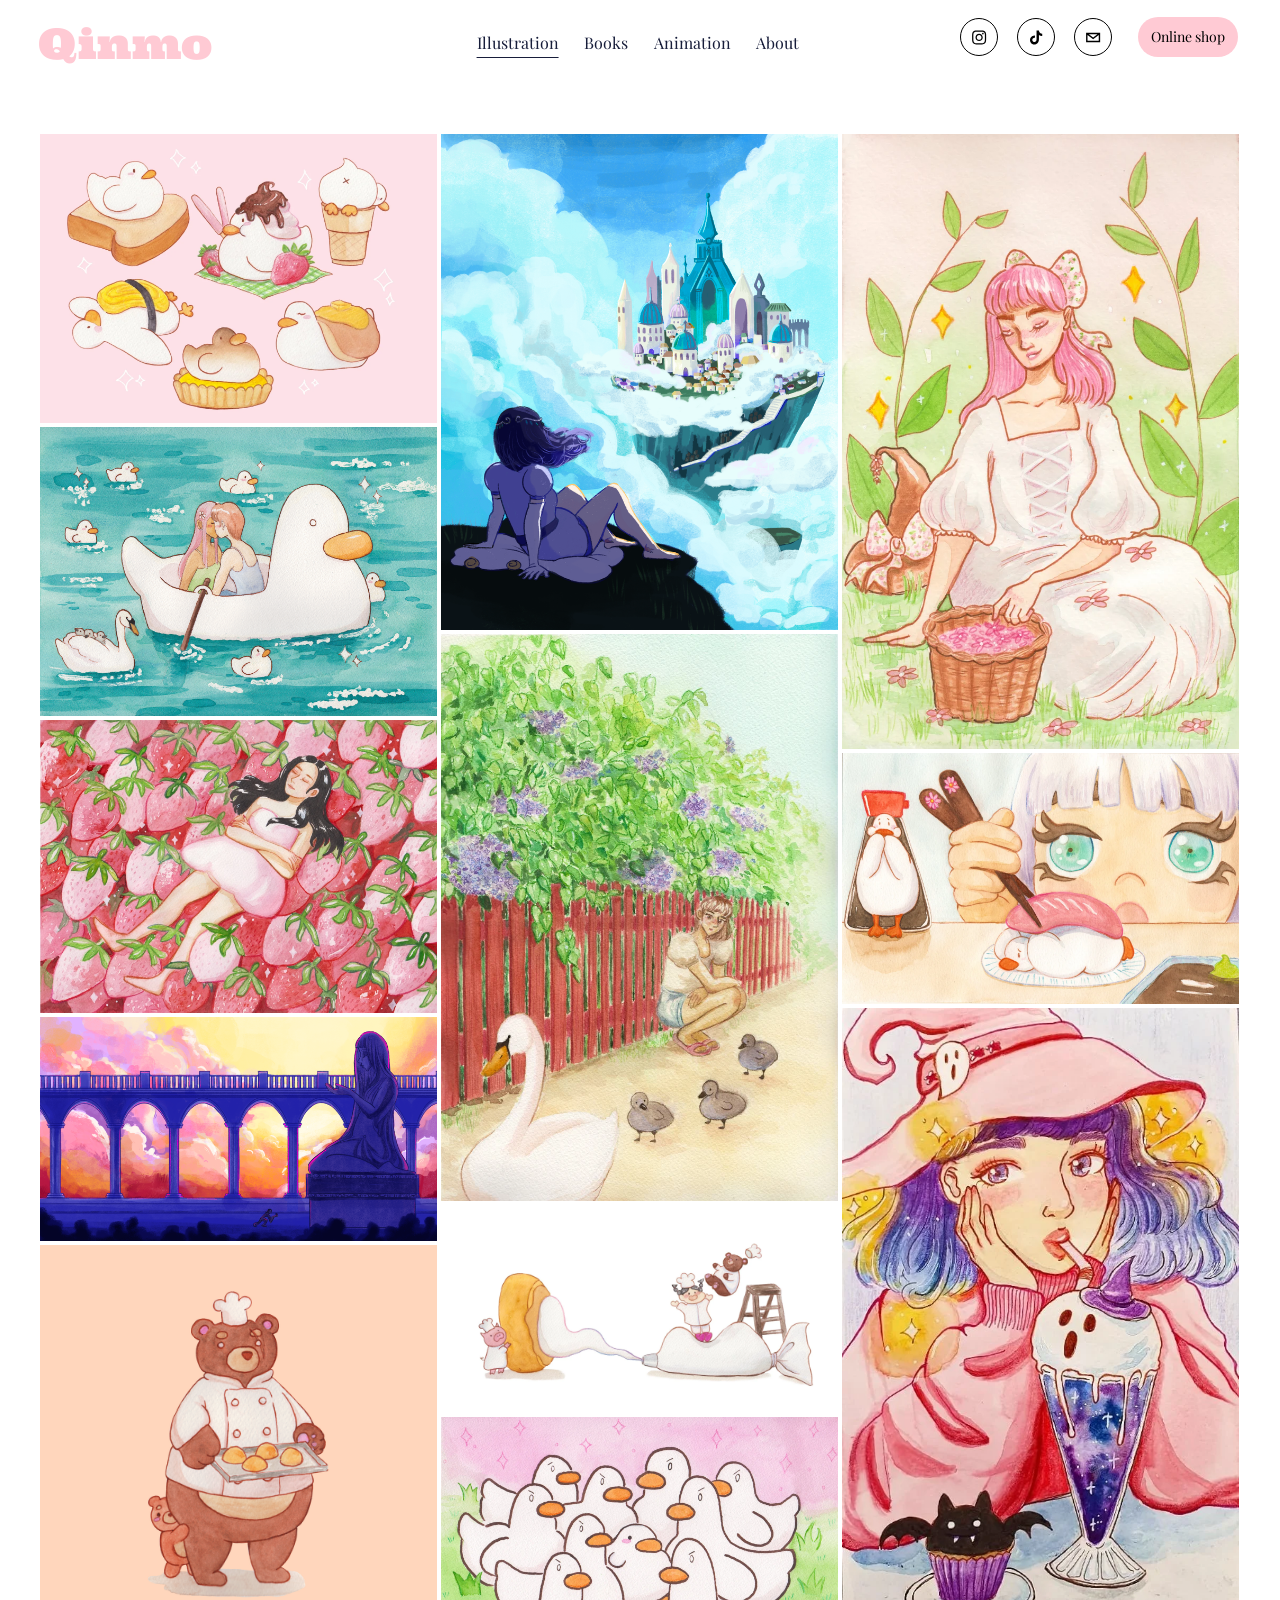
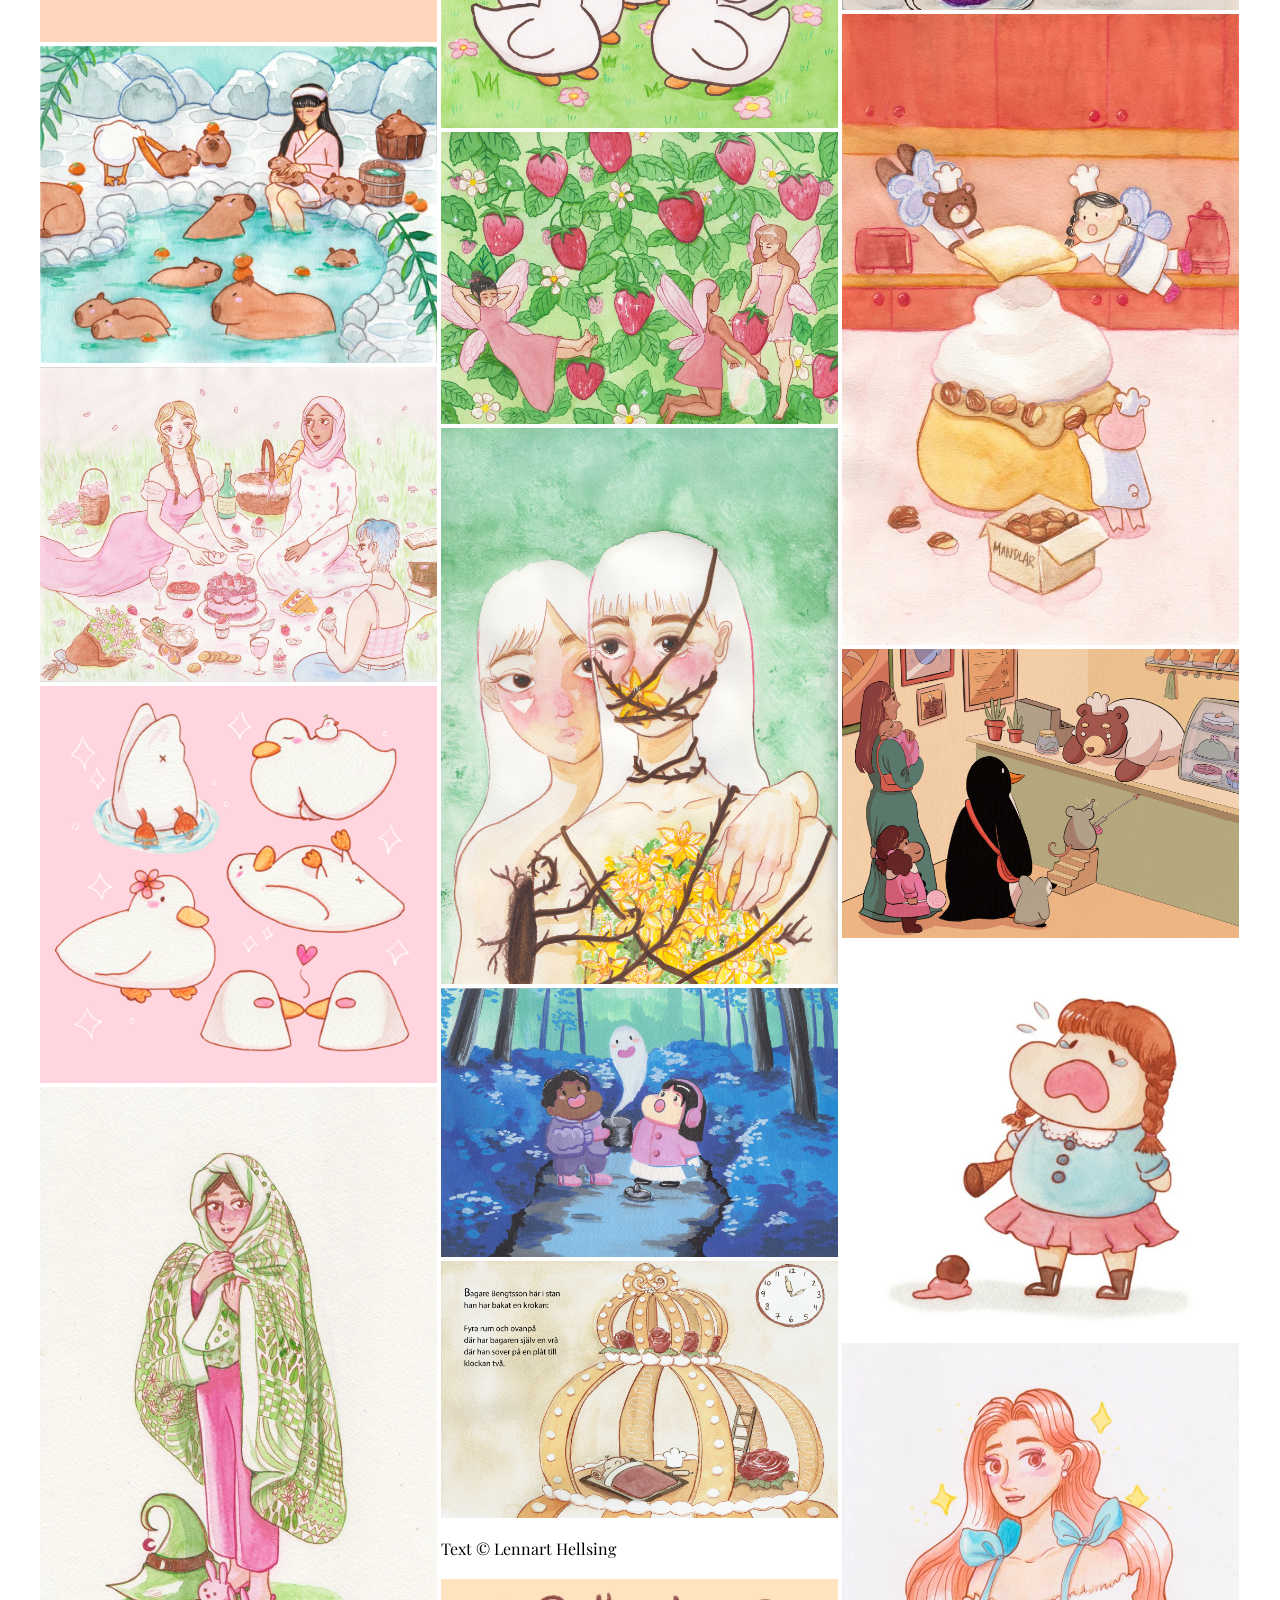
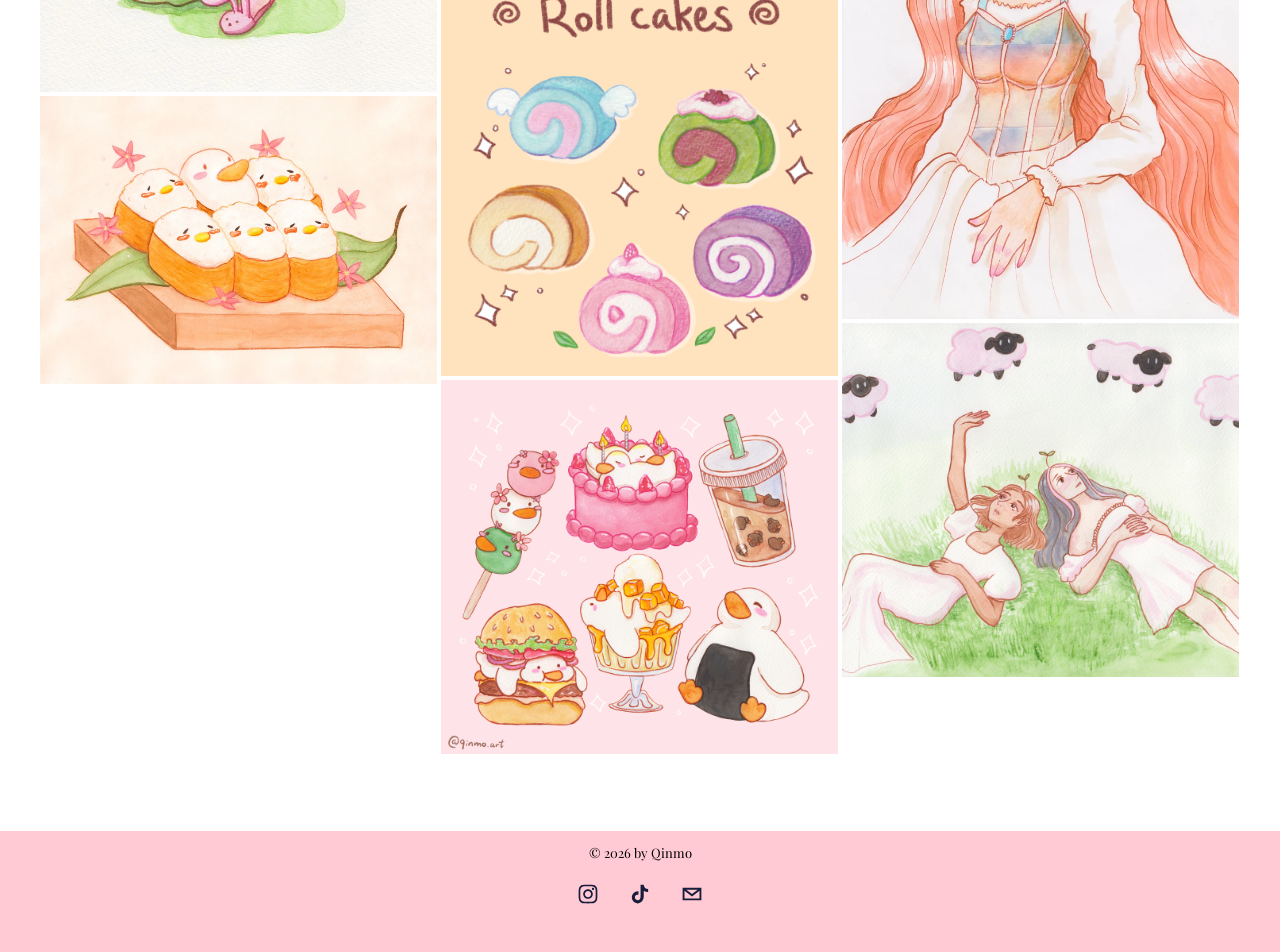
==== commit 5487b3ef: "make page header responsive" ====
--- a/index.html
+++ b/index.html
@@ -32,13 +32,42 @@
 <body>
     <header>
         <h1><a href="/">Qinmo</a></h1>
+        <div class="top-external-buttons-container hidden-on-pc">
+            <div class="top-external-buttons-left">
+                <a class="top-external-button" href="https://www.instagram.com/qinmo.art/" target="_blank">
+                    <svg viewBox="20 14 64 64" width="35" height="30">
+                        <path
+                            d="M46.91,25.816c-0.073-1.597-0.326-2.687-0.697-3.641c-0.383-0.986-0.896-1.823-1.73-2.657c-0.834-0.834-1.67-1.347-2.657-1.73c-0.954-0.371-2.045-0.624-3.641-0.697C36.585,17.017,36.074,17,32,17s-4.585,0.017-6.184,0.09c-1.597,0.073-2.687,0.326-3.641,0.697c-0.986,0.383-1.823,0.896-2.657,1.73c-0.834,0.834-1.347,1.67-1.73,2.657c-0.371,0.954-0.624,2.045-0.697,3.641C17.017,27.415,17,27.926,17,32c0,4.074,0.017,4.585,0.09,6.184c0.073,1.597,0.326,2.687,0.697,3.641c0.383,0.986,0.896,1.823,1.73,2.657c0.834,0.834,1.67,1.347,2.657,1.73c0.954,0.371,2.045,0.624,3.641,0.697C27.415,46.983,27.926,47,32,47s4.585-0.017,6.184-0.09c1.597-0.073,2.687-0.326,3.641-0.697c0.986-0.383,1.823-0.896,2.657-1.73c0.834-0.834,1.347-1.67,1.73-2.657c0.371-0.954,0.624-2.045,0.697-3.641C46.983,36.585,47,36.074,47,32S46.983,27.415,46.91,25.816z M44.21,38.061c-0.067,1.462-0.311,2.257-0.516,2.785c-0.272,0.7-0.597,1.2-1.122,1.725c-0.525,0.525-1.025,0.85-1.725,1.122c-0.529,0.205-1.323,0.45-2.785,0.516c-1.581,0.072-2.056,0.087-6.061,0.087s-4.48-0.015-6.061-0.087c-1.462-0.067-2.257-0.311-2.785-0.516c-0.7-0.272-1.2-0.597-1.725-1.122c-0.525-0.525-0.85-1.025-1.122-1.725c-0.205-0.529-0.45-1.323-0.516-2.785c-0.072-1.582-0.087-2.056-0.087-6.061s0.015-4.48,0.087-6.061c0.067-1.462,0.311-2.257,0.516-2.785c0.272-0.7,0.597-1.2,1.122-1.725c0.525-0.525,1.025-0.85,1.725-1.122c0.529-0.205,1.323-0.45,2.785-0.516c1.582-0.072,2.056-0.087,6.061-0.087s4.48,0.015,6.061,0.087c1.462,0.067,2.257,0.311,2.785,0.516c0.7,0.272,1.2,0.597,1.725,1.122c0.525,0.525,0.85,1.025,1.122,1.725c0.205,0.529,0.45,1.323,0.516,2.785c0.072,1.582,0.087,2.056,0.087,6.061S44.282,36.48,44.21,38.061z M32,24.297c-4.254,0-7.703,3.449-7.703,7.703c0,4.254,3.449,7.703,7.703,7.703c4.254,0,7.703-3.449,7.703-7.703C39.703,27.746,36.254,24.297,32,24.297z M32,37c-2.761,0-5-2.239-5-5c0-2.761,2.239-5,5-5s5,2.239,5,5C37,34.761,34.761,37,32,37z M40.007,22.193c-0.994,0-1.8,0.806-1.8,1.8c0,0.994,0.806,1.8,1.8,1.8c0.994,0,1.8-0.806,1.8-1.8C41.807,22.999,41.001,22.193,40.007,22.193z" />
+                    </svg>
+                </a>
+                <a class="top-external-button" href="https://www.tiktok.com/@qinmo.art" target="_blank">
+                    <svg viewBox="20 14 64 64" width="35" height="30">
+                        <path
+                            d="M37.9281 17C38.4298 21.2545 40.825 23.7941 45 24.0658V28.8451C42.5859 29.0794 40.4652 28.3016 38.0038 26.821V35.7423C38.0038 47.147 25.4788 50.7361 20.4233 42.5457C17.1856 37.3073 19.1642 28.1048 29.5496 27.73V32.781C28.7296 32.9058 27.9219 33.1002 27.1355 33.362C24.835 34.1398 23.5191 35.583 23.8883 38.1413C24.5889 43.033 33.6584 44.4856 32.901 34.9176V17H37.9091H37.9281Z" />
+                    </svg>
+                </a>
+                <a class="top-external-button" href="mailto:qinmo.art@gmail.com" target="_blank">
+                    <svg viewBox="20 14 64 64" width="35" height="30">
+                        <path d="M17,22v20h30V22H17z M41.1,25L32,32.1L22.9,25H41.1z M20,39V26.6l12,9.3l12-9.3V39H20z" />
+                    </svg>
+                </a>
+                <a class="top-external-button" href="https://qinmo.art/" target="_blank">
+                    <svg viewBox="20 14 64 64" width="35" height="30">
+                        <path
+                            d="M17,22l-1,24h30l-1,-24h-28z M20,25h22l1,18h-24l1,-18z M23,22a5,5,0,0,1,16,0m-3,0a3,3,0,0,0,-10,0" />
+                    </svg>
+                </a>
+            </div>
+        </div>
         <nav>
-            <a class="underlinedNav" href="/">Illustration</a>
-            <a class="" href="/books">Books</a>
-            <a class="" href="/animation">Animation</a>
-            <a class="" href="/about">About</a>
+            <div class="nav-link-container">
+                <a id="underlined-nav" href="/">Illustration</a>
+                <a id="" href="/books">Books</a>
+                <a id="" href="/animation">Animation</a>
+                <a id="" href="/about">About</a>
+            </div>
         </nav>
-        <div class="top-external-buttons-container">
+        <div class="top-external-buttons-container hidden-on-mobile">
             <div class="top-external-buttons-left">
                 <a class="top-external-button" href="https://www.instagram.com/qinmo.art/" target="_blank">
                     <svg viewBox="20 14 64 64" width="35" height="30">
--- a/style.css
+++ b/style.css
@@ -25,7 +25,7 @@
     font-style: normal;
 }
 
-.underlinedNav {
+#underlined-nav {
     text-decoration: underline;
     text-underline-offset: 8px;
 }
@@ -35,8 +35,6 @@
     padding-bottom: 1.1vw;
     padding-left: var(--page-padding);
     padding-right: var(--page-padding);
-
-    display: flex;
 }
 
 header>h1 {
@@ -59,12 +57,17 @@
     display: inline-block;
     text-align: center;
     inline-size: 33%;
+    vertical-align: middle;
+    margin-bottom: 2%;
+}
+
+.nav-link-container {
     display: inline-flex;
     align-items: center;
     justify-content: center;
 }
 
-header>nav>a {
+.nav-link-container>a {
     display: block;
     text-decoration: none;
     color: var(--navigation-link-color);
@@ -75,7 +78,7 @@
     transition: color 0.2s;
 }
 
-header>nav>a:hover {
+.nav-link-container>a:hover {
     color: var(--navigation-link-color-hovered);
 }
 
@@ -429,27 +432,214 @@
     overflow: hidden;
 }
 
+.hidden-on-pc {
+    display: none;
+}
+
 /* e.g. iPhone 16 Pro Max */
 @media (min-width: 0px) and (max-width: 600px) {
+    .hidden-on-pc {
+        display: initial;
+    }
+
+    header {
+        padding-top: 3%;
+    }
+
+    header>h1 {
+        display: inline-block;
+        inline-size: 50%;
+        margin: 0;
+        font-size: 42px;
+        vertical-align: middle;
+    }
+
+    header>nav {
+        display: block;
+        margin-top: 5%;
+        width: 100%;
+    }
+
+    .nav-link-container {
+        width: 100%;
+    }
+
+    .nav-link-container>a {
+        display: block;
+        width: 25%;
+    }
+
+    .top-external-buttons-container {
+        display: inline-block;
+        inline-size: 49%;
+        vertical-align: middle;
+    }
+
+    .top-external-buttons-left {
+        display: inline-block;
+    }
+
+    .top-external-button {
+        border-color: black;
+        border-width: 1px;
+        border-style: solid;
+        border-radius: 50%;
+        margin-left: 1.5vw;
+        background-color: white;
+
+        padding: 10px;
+        display: inline-block;
+        width: 16px;
+        height: 16px;
+        box-sizing: content-box;
+        line-height: 1;
+    }
+
     .image-gallery-column {
         width: 100%;
         display: block;
+    }
+
+    .hidden-on-mobile {
+        display: none;
     }
 }
 
 /* no examples found, but probably safe to copy above */
 @media (min-width: 600px) and (max-width: 768px) {
+    .hidden-on-pc {
+        display: initial;
+    }
+
+    header {
+        padding-top: 3%;
+    }
+
+    header>h1 {
+        display: inline-block;
+        inline-size: 50%;
+        margin: 0;
+        font-size: 42px;
+        vertical-align: middle;
+    }
+
+    header>nav {
+        display: block;
+        margin-top: 5%;
+        width: 100%;
+    }
+
+    .nav-link-container {
+        width: 100%;
+    }
+
+    .nav-link-container>a {
+        display: block;
+        width: 25%;
+    }
+
+    .top-external-buttons-container {
+        display: inline-block;
+        inline-size: 49%;
+        vertical-align: middle;
+    }
+
+    .top-external-buttons-left {
+        display: inline-block;
+    }
+
+    .top-external-button {
+        border-color: black;
+        border-width: 1px;
+        border-style: solid;
+        border-radius: 50%;
+        margin-left: 1.5vw;
+        background-color: white;
+
+        padding: 10px;
+        display: inline-block;
+        width: 16px;
+        height: 16px;
+        box-sizing: content-box;
+        line-height: 1;
+    }
+
     .image-gallery-column {
         width: 100%;
         display: block;
+    }
+
+    .hidden-on-mobile {
+        display: none;
     }
 }
 
 /* e.g. iPad Mini */
 @media (min-width: 768px) and (max-width: 992px) {
+    .hidden-on-pc {
+        display: initial;
+    }
+
+    header {
+        padding-top: 3%;
+    }
+
+    header>h1 {
+        display: inline-block;
+        inline-size: 50%;
+        margin: 0;
+        font-size: 42px;
+        vertical-align: middle;
+    }
+
+    header>nav {
+        display: block;
+        margin-top: 5%;
+        width: 100%;
+    }
+
+    .nav-link-container {
+        width: 100%;
+    }
+
+    .nav-link-container>a {
+        display: block;
+        width: 25%;
+    }
+
+    .top-external-buttons-container {
+        display: inline-block;
+        inline-size: 49%;
+        vertical-align: middle;
+    }
+
+    .top-external-buttons-left {
+        display: inline-block;
+    }
+
+    .top-external-button {
+        border-color: black;
+        border-width: 1px;
+        border-style: solid;
+        border-radius: 50%;
+        margin-left: 1.5vw;
+        background-color: white;
+
+        padding: 10px;
+        display: inline-block;
+        width: 16px;
+        height: 16px;
+        box-sizing: content-box;
+        line-height: 1;
+    }
+
     .image-gallery-column {
         width: 100%;
         display: block;
+    }
+
+    .hidden-on-mobile {
+        display: none;
     }
 }
 
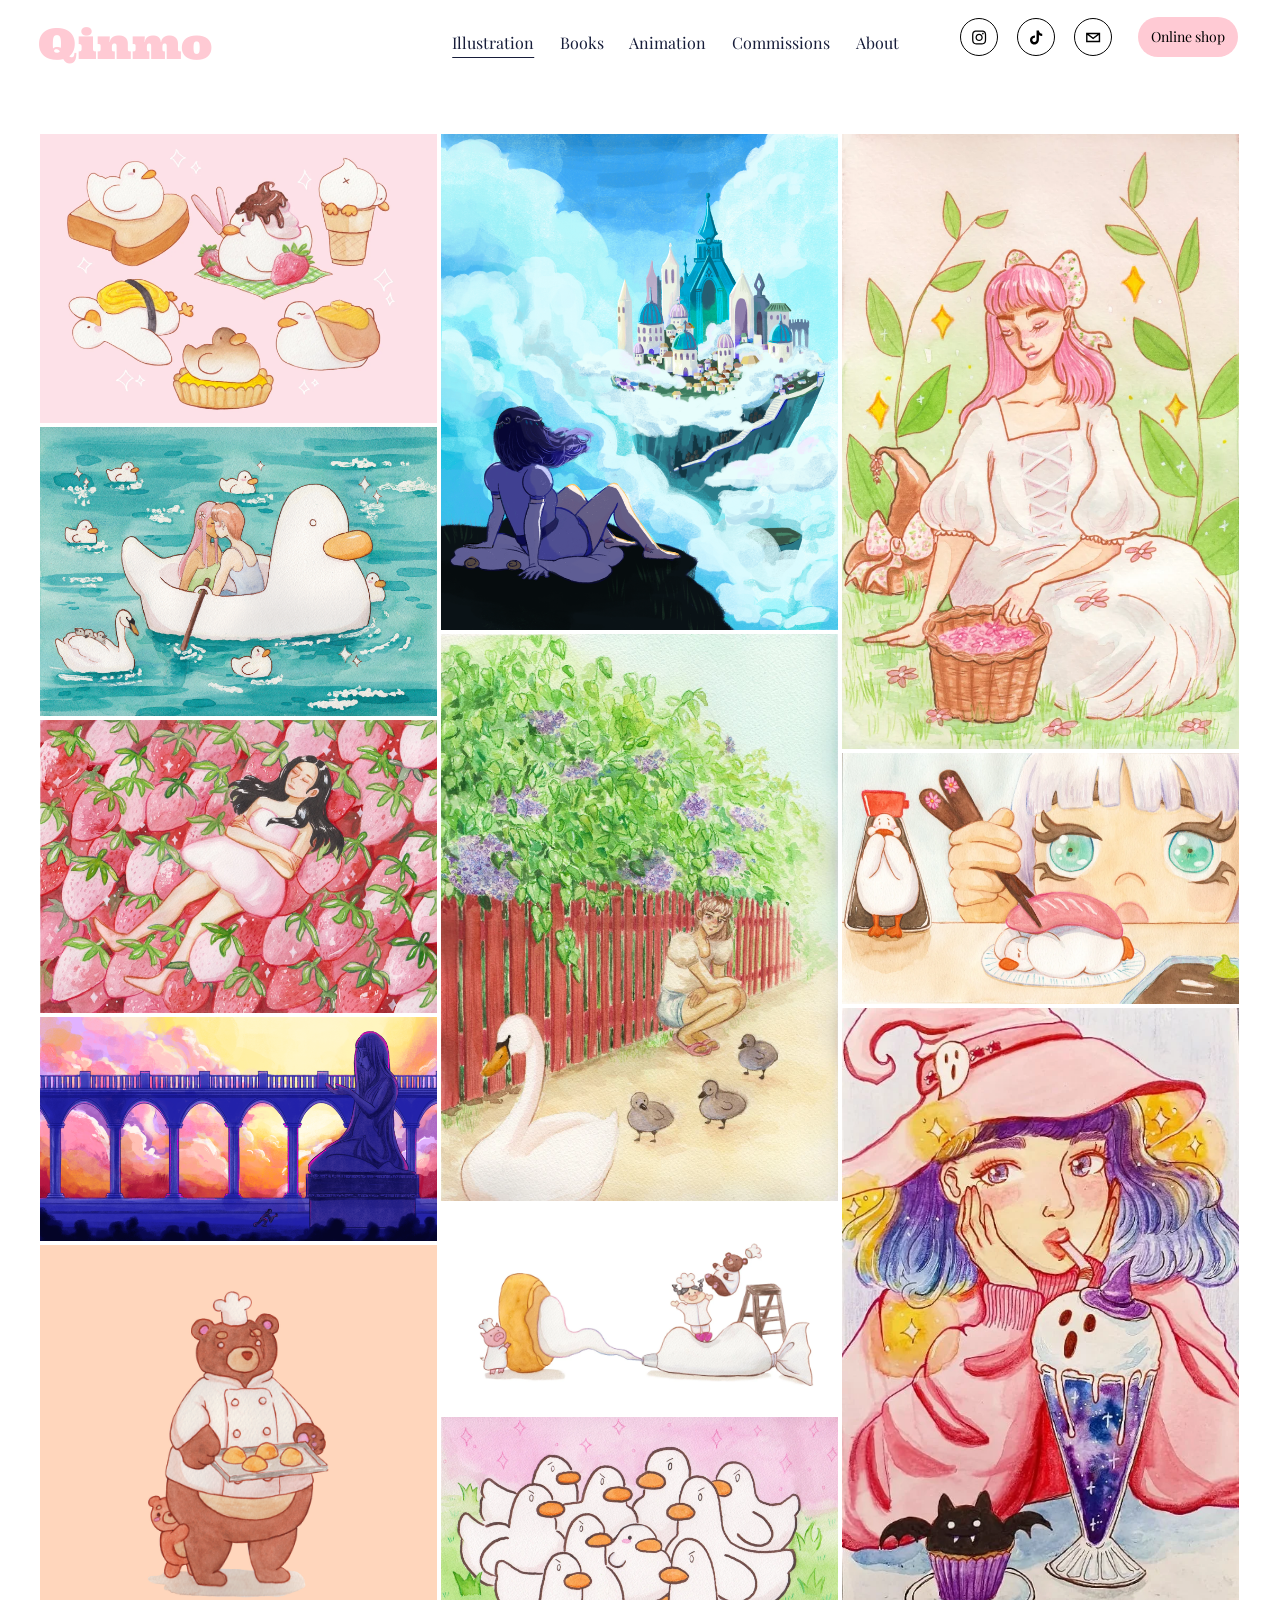
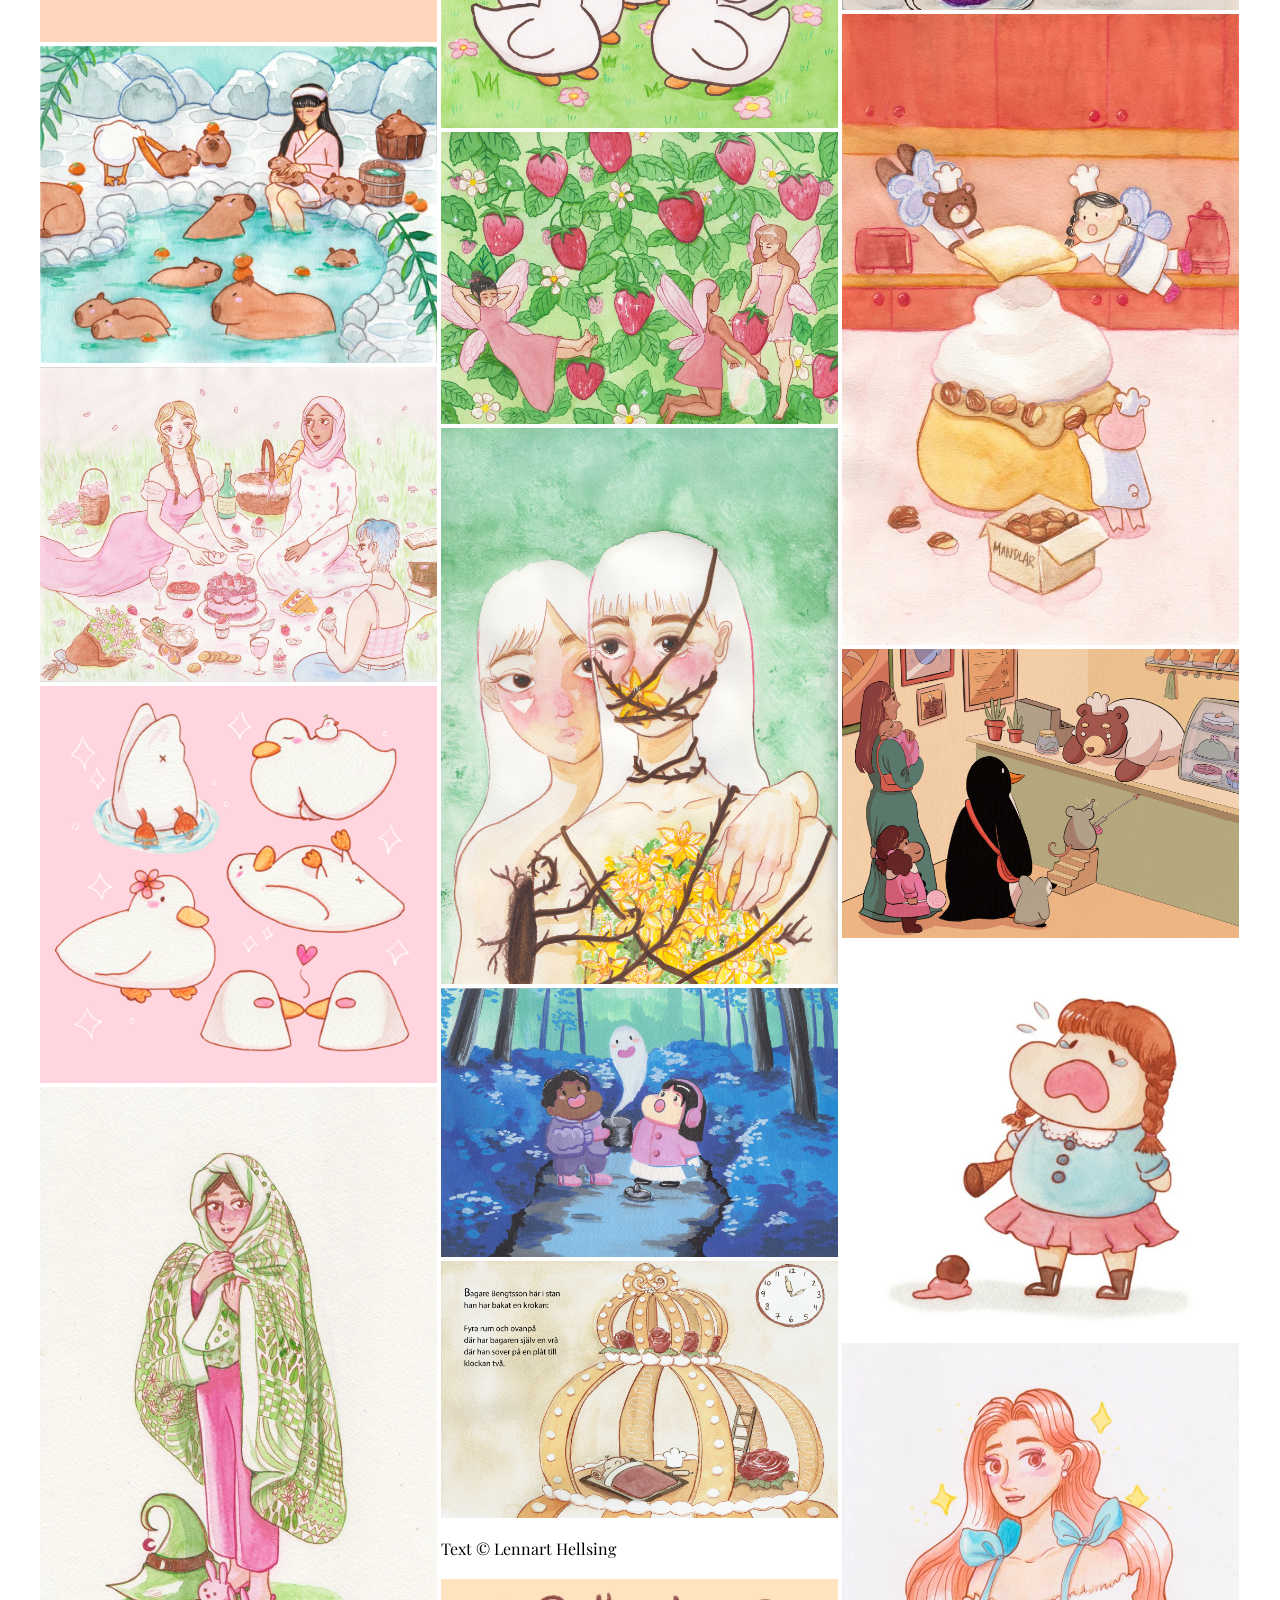
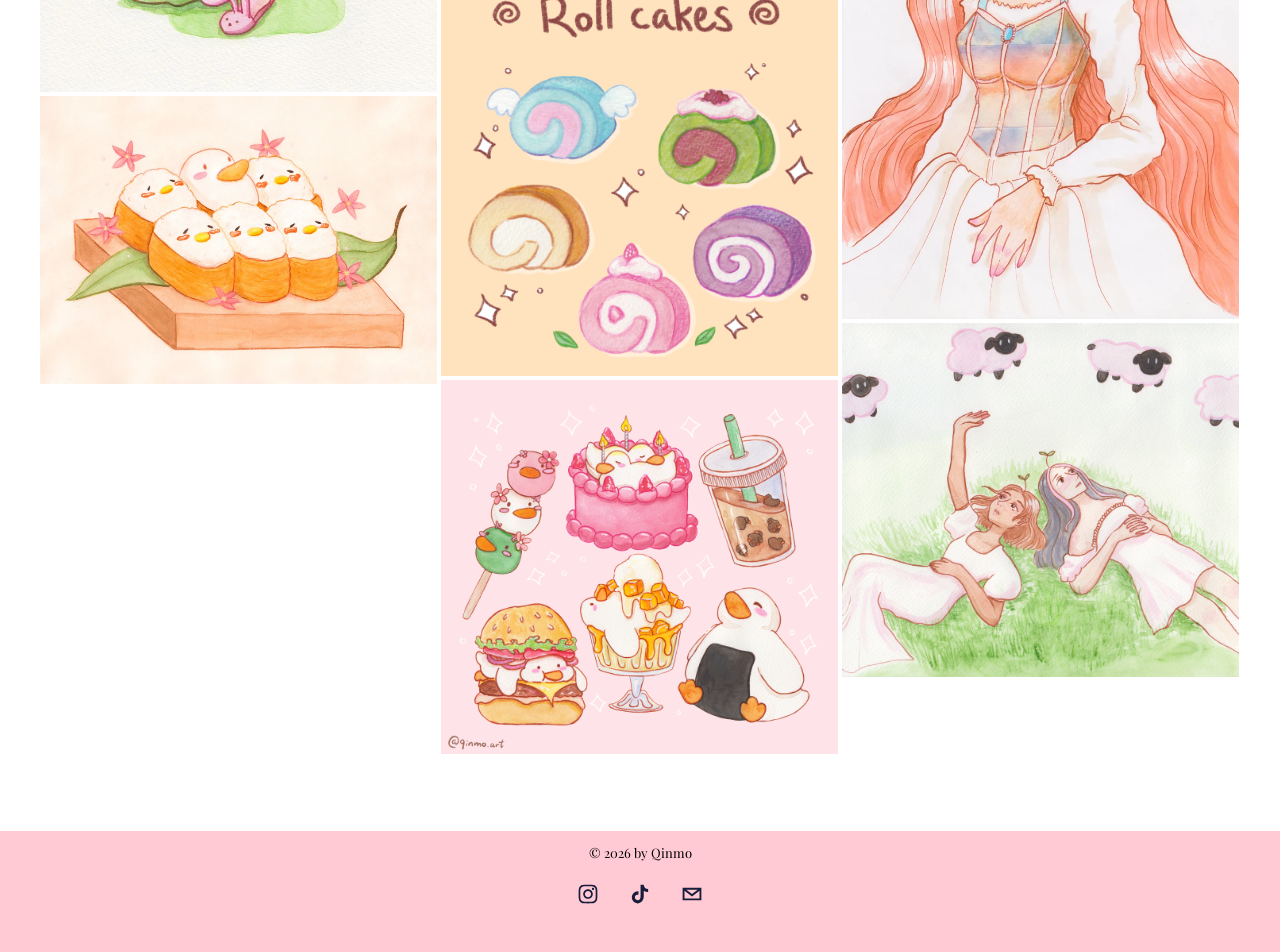
==== commit ae8755d1: "make placeholder commission information" ====
--- a/index.html
+++ b/index.html
@@ -32,62 +32,39 @@
 <body>
     <header>
         <h1><a href="/">Qinmo</a></h1>
-        <div class="top-external-buttons-container hidden-on-pc">
+        <nav>
+            <div class="nav-link-container">
+                <a id="underlined-nav" href="/">Illustration</a>
+                <a id="" href="/books">Books</a>
+                <a id="" href="/animation">Animation</a>
+                <a id="" href="/commissions">Commissions</a>
+                <a id="" href="/about">About</a>
+            </div>
+        </nav>
+        <div class="top-external-buttons-container">
             <div class="top-external-buttons-left">
                 <a class="top-external-button" href="https://www.instagram.com/qinmo.art/" target="_blank">
                     <svg viewBox="20 14 64 64" width="35" height="30">
                         <path
                             d="M46.91,25.816c-0.073-1.597-0.326-2.687-0.697-3.641c-0.383-0.986-0.896-1.823-1.73-2.657c-0.834-0.834-1.67-1.347-2.657-1.73c-0.954-0.371-2.045-0.624-3.641-0.697C36.585,17.017,36.074,17,32,17s-4.585,0.017-6.184,0.09c-1.597,0.073-2.687,0.326-3.641,0.697c-0.986,0.383-1.823,0.896-2.657,1.73c-0.834,0.834-1.347,1.67-1.73,2.657c-0.371,0.954-0.624,2.045-0.697,3.641C17.017,27.415,17,27.926,17,32c0,4.074,0.017,4.585,0.09,6.184c0.073,1.597,0.326,2.687,0.697,3.641c0.383,0.986,0.896,1.823,1.73,2.657c0.834,0.834,1.67,1.347,2.657,1.73c0.954,0.371,2.045,0.624,3.641,0.697C27.415,46.983,27.926,47,32,47s4.585-0.017,6.184-0.09c1.597-0.073,2.687-0.326,3.641-0.697c0.986-0.383,1.823-0.896,2.657-1.73c0.834-0.834,1.347-1.67,1.73-2.657c0.371-0.954,0.624-2.045,0.697-3.641C46.983,36.585,47,36.074,47,32S46.983,27.415,46.91,25.816z M44.21,38.061c-0.067,1.462-0.311,2.257-0.516,2.785c-0.272,0.7-0.597,1.2-1.122,1.725c-0.525,0.525-1.025,0.85-1.725,1.122c-0.529,0.205-1.323,0.45-2.785,0.516c-1.581,0.072-2.056,0.087-6.061,0.087s-4.48-0.015-6.061-0.087c-1.462-0.067-2.257-0.311-2.785-0.516c-0.7-0.272-1.2-0.597-1.725-1.122c-0.525-0.525-0.85-1.025-1.122-1.725c-0.205-0.529-0.45-1.323-0.516-2.785c-0.072-1.582-0.087-2.056-0.087-6.061s0.015-4.48,0.087-6.061c0.067-1.462,0.311-2.257,0.516-2.785c0.272-0.7,0.597-1.2,1.122-1.725c0.525-0.525,1.025-0.85,1.725-1.122c0.529-0.205,1.323-0.45,2.785-0.516c1.582-0.072,2.056-0.087,6.061-0.087s4.48,0.015,6.061,0.087c1.462,0.067,2.257,0.311,2.785,0.516c0.7,0.272,1.2,0.597,1.725,1.122c0.525,0.525,0.85,1.025,1.122,1.725c0.205,0.529,0.45,1.323,0.516,2.785c0.072,1.582,0.087,2.056,0.087,6.061S44.282,36.48,44.21,38.061z M32,24.297c-4.254,0-7.703,3.449-7.703,7.703c0,4.254,3.449,7.703,7.703,7.703c4.254,0,7.703-3.449,7.703-7.703C39.703,27.746,36.254,24.297,32,24.297z M32,37c-2.761,0-5-2.239-5-5c0-2.761,2.239-5,5-5s5,2.239,5,5C37,34.761,34.761,37,32,37z M40.007,22.193c-0.994,0-1.8,0.806-1.8,1.8c0,0.994,0.806,1.8,1.8,1.8c0.994,0,1.8-0.806,1.8-1.8C41.807,22.999,41.001,22.193,40.007,22.193z" />
                     </svg>
-                </a>
-                <a class="top-external-button" href="https://www.tiktok.com/@qinmo.art" target="_blank">
+                </a><a class="top-external-button" href="https://www.tiktok.com/@qinmo.art" target="_blank">
                     <svg viewBox="20 14 64 64" width="35" height="30">
                         <path
                             d="M37.9281 17C38.4298 21.2545 40.825 23.7941 45 24.0658V28.8451C42.5859 29.0794 40.4652 28.3016 38.0038 26.821V35.7423C38.0038 47.147 25.4788 50.7361 20.4233 42.5457C17.1856 37.3073 19.1642 28.1048 29.5496 27.73V32.781C28.7296 32.9058 27.9219 33.1002 27.1355 33.362C24.835 34.1398 23.5191 35.583 23.8883 38.1413C24.5889 43.033 33.6584 44.4856 32.901 34.9176V17H37.9091H37.9281Z" />
                     </svg>
-                </a>
-                <a class="top-external-button" href="mailto:qinmo.art@gmail.com" target="_blank">
+                </a><a class="top-external-button" href="mailto:qinmo.art@gmail.com" target="_blank">
                     <svg viewBox="20 14 64 64" width="35" height="30">
                         <path d="M17,22v20h30V22H17z M41.1,25L32,32.1L22.9,25H41.1z M20,39V26.6l12,9.3l12-9.3V39H20z" />
                     </svg>
-                </a>
-                <a class="top-external-button" href="https://qinmo.art/" target="_blank">
+                </a><a class="top-external-button hidden-on-pc" href="https://qinmo.art/" target="_blank">
                     <svg viewBox="20 14 64 64" width="35" height="30">
                         <path
                             d="M17,22l-1,24h30l-1,-24h-28z M20,25h22l1,18h-24l1,-18z M23,22a5,5,0,0,1,16,0m-3,0a3,3,0,0,0,-10,0" />
                     </svg>
                 </a>
             </div>
-        </div>
-        <nav>
-            <div class="nav-link-container">
-                <a id="underlined-nav" href="/">Illustration</a>
-                <a id="" href="/books">Books</a>
-                <a id="" href="/animation">Animation</a>
-                <a id="" href="/about">About</a>
-            </div>
-        </nav>
-        <div class="top-external-buttons-container hidden-on-mobile">
-            <div class="top-external-buttons-left">
-                <a class="top-external-button" href="https://www.instagram.com/qinmo.art/" target="_blank">
-                    <svg viewBox="20 14 64 64" width="35" height="30">
-                        <path
-                            d="M46.91,25.816c-0.073-1.597-0.326-2.687-0.697-3.641c-0.383-0.986-0.896-1.823-1.73-2.657c-0.834-0.834-1.67-1.347-2.657-1.73c-0.954-0.371-2.045-0.624-3.641-0.697C36.585,17.017,36.074,17,32,17s-4.585,0.017-6.184,0.09c-1.597,0.073-2.687,0.326-3.641,0.697c-0.986,0.383-1.823,0.896-2.657,1.73c-0.834,0.834-1.347,1.67-1.73,2.657c-0.371,0.954-0.624,2.045-0.697,3.641C17.017,27.415,17,27.926,17,32c0,4.074,0.017,4.585,0.09,6.184c0.073,1.597,0.326,2.687,0.697,3.641c0.383,0.986,0.896,1.823,1.73,2.657c0.834,0.834,1.67,1.347,2.657,1.73c0.954,0.371,2.045,0.624,3.641,0.697C27.415,46.983,27.926,47,32,47s4.585-0.017,6.184-0.09c1.597-0.073,2.687-0.326,3.641-0.697c0.986-0.383,1.823-0.896,2.657-1.73c0.834-0.834,1.347-1.67,1.73-2.657c0.371-0.954,0.624-2.045,0.697-3.641C46.983,36.585,47,36.074,47,32S46.983,27.415,46.91,25.816z M44.21,38.061c-0.067,1.462-0.311,2.257-0.516,2.785c-0.272,0.7-0.597,1.2-1.122,1.725c-0.525,0.525-1.025,0.85-1.725,1.122c-0.529,0.205-1.323,0.45-2.785,0.516c-1.581,0.072-2.056,0.087-6.061,0.087s-4.48-0.015-6.061-0.087c-1.462-0.067-2.257-0.311-2.785-0.516c-0.7-0.272-1.2-0.597-1.725-1.122c-0.525-0.525-0.85-1.025-1.122-1.725c-0.205-0.529-0.45-1.323-0.516-2.785c-0.072-1.582-0.087-2.056-0.087-6.061s0.015-4.48,0.087-6.061c0.067-1.462,0.311-2.257,0.516-2.785c0.272-0.7,0.597-1.2,1.122-1.725c0.525-0.525,1.025-0.85,1.725-1.122c0.529-0.205,1.323-0.45,2.785-0.516c1.582-0.072,2.056-0.087,6.061-0.087s4.48,0.015,6.061,0.087c1.462,0.067,2.257,0.311,2.785,0.516c0.7,0.272,1.2,0.597,1.725,1.122c0.525,0.525,0.85,1.025,1.122,1.725c0.205,0.529,0.45,1.323,0.516,2.785c0.072,1.582,0.087,2.056,0.087,6.061S44.282,36.48,44.21,38.061z M32,24.297c-4.254,0-7.703,3.449-7.703,7.703c0,4.254,3.449,7.703,7.703,7.703c4.254,0,7.703-3.449,7.703-7.703C39.703,27.746,36.254,24.297,32,24.297z M32,37c-2.761,0-5-2.239-5-5c0-2.761,2.239-5,5-5s5,2.239,5,5C37,34.761,34.761,37,32,37z M40.007,22.193c-0.994,0-1.8,0.806-1.8,1.8c0,0.994,0.806,1.8,1.8,1.8c0.994,0,1.8-0.806,1.8-1.8C41.807,22.999,41.001,22.193,40.007,22.193z" />
-                    </svg>
-                </a>
-                <a class="top-external-button" href="https://www.tiktok.com/@qinmo.art" target="_blank">
-                    <svg viewBox="20 14 64 64" width="35" height="30">
-                        <path
-                            d="M37.9281 17C38.4298 21.2545 40.825 23.7941 45 24.0658V28.8451C42.5859 29.0794 40.4652 28.3016 38.0038 26.821V35.7423C38.0038 47.147 25.4788 50.7361 20.4233 42.5457C17.1856 37.3073 19.1642 28.1048 29.5496 27.73V32.781C28.7296 32.9058 27.9219 33.1002 27.1355 33.362C24.835 34.1398 23.5191 35.583 23.8883 38.1413C24.5889 43.033 33.6584 44.4856 32.901 34.9176V17H37.9091H37.9281Z" />
-                    </svg>
-                </a>
-                <a class="top-external-button" href="mailto:qinmo.art@gmail.com" target="_blank">
-                    <svg viewBox="20 14 64 64" width="35" height="30">
-                        <path d="M17,22v20h30V22H17z M41.1,25L32,32.1L22.9,25H41.1z M20,39V26.6l12,9.3l12-9.3V39H20z" />
-                    </svg>
-                </a>
-            </div>
-            <div class="top-external-buttons-right">
+            <div class="top-external-buttons-right hidden-on-mobile">
                 <a class="top-external-text-button" href="https://qinmo.art/" target="_blank">Online shop</a>
             </div>
         </div>
@@ -130,10 +107,10 @@
     </footer>
     <div id="fullscreen-overlay">
         <div class="fullscreen-overlay-content">
-            <button id="fullscreen-overlay-right-button" class="fullscreen-overlay-direction-button">&gt;</button>
-            <button id="fullscreen-overlay-left-button" class="fullscreen-overlay-direction-button">&lt;</button>
             <img id="fullscreen-overlay-image">
         </div>
+        <button id="fullscreen-overlay-right-button" class="fullscreen-overlay-direction-button">&gt;</button>
+        <button id="fullscreen-overlay-left-button" class="fullscreen-overlay-direction-button">&lt;</button>
     </div>
 </body>
 
--- a/style.css
+++ b/style.css
@@ -246,33 +246,48 @@
 }
 
 .content-mid-split {
-    margin: 0 4vw 0 4vw;
-
-    display: flex;
-    gap: 100px;
-    align-items: flex-start;
+    display: block;
 }
 
 .content-mid-split-element {
+    inline-size: 49.5%;
     display: inline-block;
-}
-
-.content-mid-split-element-left {
-    flex: 1;
-}
-
-.content-mid-split-element-left p {
+    vertical-align: middle;
+}
+
+.content-mid-split-element p {
     text-align: left;
 }
 
-.content-mid-split-element-right {
-    flex: 0 0 500px;
-}
-
-.content-mid-split-element-right img {
+.content-mid-split-element img {
     width: 100%;
     height: auto;
-    display: block;
+}
+
+#himlen-book-img {
+    max-width: 500px;
+}
+
+.books-info-split-margins {
+    margin: 5% 10% 5% 10%;
+}
+
+.about-split-margins {
+    margin: 5% 10% 5% 10%;
+}
+
+.about-split-left-padding {
+    inline-size: 39.5%;
+    padding-left: 5%;
+}
+
+.about-split-right-padding {
+    inline-size: 39.5%;
+    padding-right: 5%;
+}
+
+#profile-picture {
+    max-width: 500px;
 }
 
 .section-content-paragraph {
@@ -311,9 +326,10 @@
 }
 
 .three-column-image-container img {
-    width: 26%;
+    width: 29%;
     height: auto;
-    padding: 0 50px 0 50px;
+    padding-left: 2%;
+    padding-right: 2%;
     display: inline-block;
 }
 
@@ -326,7 +342,7 @@
 }
 
 .thinner-paragraph {
-    width: 500px
+    width: 100%;
 }
 
 .image-gallery {
@@ -404,7 +420,6 @@
 
 .fullscreen-overlay-direction-button {
     position: fixed;
-    top: 0;
 
     background: transparent;
     border: none;
@@ -412,7 +427,7 @@
     cursor: pointer;
     border-radius: 4px;
     pointer-events: auto;
-    height: 50vw;
+    height: 100%;
 
     font-family: "Poppins", sans-serif;
     font-weight: 400;
@@ -436,8 +451,14 @@
     display: none;
 }
 
-/* e.g. iPhone 16 Pro Max */
+/* e.g. iPhone 16 Pro Max and Galaxy S9+ */
 @media (min-width: 0px) and (max-width: 600px) {
+    [data-theme="inverted"] {
+        --title-color: #ffcad4;
+        --navigation-link-color: hsla(229.71, 43.21%, 15.88%, 1);
+        --navigation-link-color-hovered: hsl(230, 43%, 28%);
+    }
+
     .hidden-on-pc {
         display: initial;
     }
@@ -451,7 +472,6 @@
         inline-size: 50%;
         margin: 0;
         font-size: 42px;
-        vertical-align: middle;
     }
 
     header>nav {
@@ -470,13 +490,14 @@
     }
 
     .top-external-buttons-container {
-        display: inline-block;
-        inline-size: 49%;
-        vertical-align: middle;
+        display: block;
+        width: 100%;
+        text-align: center;
     }
 
     .top-external-buttons-left {
         display: inline-block;
+        margin-top: 7%;
     }
 
     .top-external-button {
@@ -484,7 +505,8 @@
         border-width: 1px;
         border-style: solid;
         border-radius: 50%;
-        margin-left: 1.5vw;
+        margin-left: 0.75vw;
+        margin-right: 0.75vw;
         background-color: white;
 
         padding: 10px;
@@ -500,13 +522,88 @@
         display: block;
     }
 
+    .top-background {
+        visibility: hidden;
+    }
+
+    .top-heading-container {
+        display: none;
+    }
+
+    .content-mid-split {
+        display: block;
+    }
+
+    .content-mid-split-element {
+        display: block;
+        width: 100%;
+    }
+
+    .content-mid-split-element img {
+        width: 100%;
+        height: auto;
+    }
+
+    #himlen-book-img {
+        max-width: 100%;
+    }
+
+    .books-info-split-margins {
+        margin: 10% 1% 1% 1%;
+    }
+
+    #profile-picture {
+        max-width: 100%;
+    }
+
+    .about-split-margins {
+        margin: 5% 10% 5% 10%;
+    }
+
+    .about-split-left-padding {
+        width: 100%;
+        padding-left: 0;
+    }
+
+    .about-split-right-padding {
+        width: 100%;
+        padding-right: 0;
+    }
+
+    .section-heading {
+        font-size: 40px;
+        text-align: center;
+    }
+
+    .three-column-image-container {
+        margin: 0;
+        margin-top: 30px;
+    }
+
+    .three-column-image-container img {
+        display: block;
+        width: 100%;
+        padding: 0;
+        display: inline-block;
+    }
+
+    .centered-video-container {
+        margin: 20px 0 20px 0;
+    }
+
     .hidden-on-mobile {
         display: none;
     }
 }
 
-/* no examples found, but probably safe to copy above */
+/* e.g. iPad Mini */
 @media (min-width: 600px) and (max-width: 768px) {
+    [data-theme="inverted"] {
+        --title-color: #ffcad4;
+        --navigation-link-color: hsla(229.71, 43.21%, 15.88%, 1);
+        --navigation-link-color-hovered: hsl(230, 43%, 28%);
+    }
+
     .hidden-on-pc {
         display: initial;
     }
@@ -520,7 +617,6 @@
         inline-size: 50%;
         margin: 0;
         font-size: 42px;
-        vertical-align: middle;
     }
 
     header>nav {
@@ -539,13 +635,14 @@
     }
 
     .top-external-buttons-container {
-        display: inline-block;
-        inline-size: 49%;
-        vertical-align: middle;
+        display: block;
+        width: 100%;
+        text-align: center;
     }
 
     .top-external-buttons-left {
         display: inline-block;
+        margin-top: 7%;
     }
 
     .top-external-button {
@@ -553,7 +650,8 @@
         border-width: 1px;
         border-style: solid;
         border-radius: 50%;
-        margin-left: 1.5vw;
+        margin-left: 0.75vw;
+        margin-right: 0.75vw;
         background-color: white;
 
         padding: 10px;
@@ -569,13 +667,88 @@
         display: block;
     }
 
+    .top-background {
+        visibility: hidden;
+    }
+
+    .top-heading-container {
+        display: none;
+    }
+
+    .content-mid-split {
+        display: block;
+    }
+
+    .content-mid-split-element {
+        display: block;
+        width: 100%;
+    }
+
+    .content-mid-split-element img {
+        width: 100%;
+        height: auto;
+    }
+
+    #himlen-book-img {
+        max-width: 100%;
+    }
+
+    .books-info-split-margins {
+        margin: 10% 1% 1% 1%;
+    }
+
+    #profile-picture {
+        max-width: 100%;
+    }
+
+    .about-split-margins {
+        margin: 5% 10% 5% 10%;
+    }
+
+    .about-split-left-padding {
+        width: 100%;
+        padding-left: 0;
+    }
+
+    .about-split-right-padding {
+        width: 100%;
+        padding-right: 0;
+    }
+
+    .section-heading {
+        font-size: 40px;
+        text-align: center;
+    }
+
+    .three-column-image-container {
+        margin: 0;
+        margin-top: 30px;
+    }
+
+    .three-column-image-container img {
+        display: block;
+        width: 100%;
+        padding: 0;
+        display: inline-block;
+    }
+
+    .centered-video-container {
+        margin: 20px 0 20px 0;
+    }
+
     .hidden-on-mobile {
         display: none;
     }
 }
 
-/* e.g. iPad Mini */
+/* e.g. iPad Air */
 @media (min-width: 768px) and (max-width: 992px) {
+    [data-theme="inverted"] {
+        --title-color: #ffcad4;
+        --navigation-link-color: hsla(229.71, 43.21%, 15.88%, 1);
+        --navigation-link-color-hovered: hsl(230, 43%, 28%);
+    }
+
     .hidden-on-pc {
         display: initial;
     }
@@ -589,7 +762,6 @@
         inline-size: 50%;
         margin: 0;
         font-size: 42px;
-        vertical-align: middle;
     }
 
     header>nav {
@@ -608,13 +780,14 @@
     }
 
     .top-external-buttons-container {
-        display: inline-block;
-        inline-size: 49%;
-        vertical-align: middle;
+        display: block;
+        width: 100%;
+        text-align: center;
     }
 
     .top-external-buttons-left {
         display: inline-block;
+        margin-top: 7%;
     }
 
     .top-external-button {
@@ -622,7 +795,8 @@
         border-width: 1px;
         border-style: solid;
         border-radius: 50%;
-        margin-left: 1.5vw;
+        margin-left: 0.75vw;
+        margin-right: 0.75vw;
         background-color: white;
 
         padding: 10px;
@@ -638,10 +812,97 @@
         display: block;
     }
 
+    .top-background {
+        visibility: hidden;
+    }
+
+    .top-heading-container {
+        display: none;
+    }
+
+    .content-mid-split {
+        display: block;
+    }
+
+    .content-mid-split-element {
+        display: block;
+        width: 100%;
+    }
+
+    .content-mid-split-element img {
+        width: 100%;
+        height: auto;
+    }
+
+    #himlen-book-img {
+        max-width: 100%;
+    }
+
+    .books-info-split-margins {
+        margin: 10% 1% 1% 1%;
+    }
+
+    #profile-picture {
+        max-width: 100%;
+    }
+
+    .about-split-margins {
+        margin: 5% 10% 5% 10%;
+    }
+
+    .about-split-left-padding {
+        width: 100%;
+        padding-left: 0;
+    }
+
+    .about-split-right-padding {
+        width: 100%;
+        padding-right: 0;
+    }
+
+    .section-heading {
+        font-size: 40px;
+        text-align: center;
+    }
+
+    .three-column-image-container {
+        margin: 0;
+        margin-top: 30px;
+    }
+
+    .three-column-image-container img {
+        display: block;
+        width: 100%;
+        padding: 0;
+        display: inline-block;
+    }
+
+    .centered-video-container {
+        margin: 20px 0 20px 0;
+    }
+
     .hidden-on-mobile {
         display: none;
     }
 }
 
 /* e.g. iPad Pro */
-@media (min-width: 992px) and (max-width: 1200px) {}+@media (min-width: 992px) and (max-width: 1200px) {
+    .top-heading-container {
+        padding-top: 100px;
+        padding-bottom: 50px;
+    }
+
+    .three-column-image-container {
+        margin: 4% 8% 4% 8%;
+    }
+
+    .content-mid-split-element {
+        inline-size: 41.5%;
+        padding: 4%;
+    }
+
+    .centered-video-container {
+        margin: 100px 20% 250px 20%;
+    }
+}
